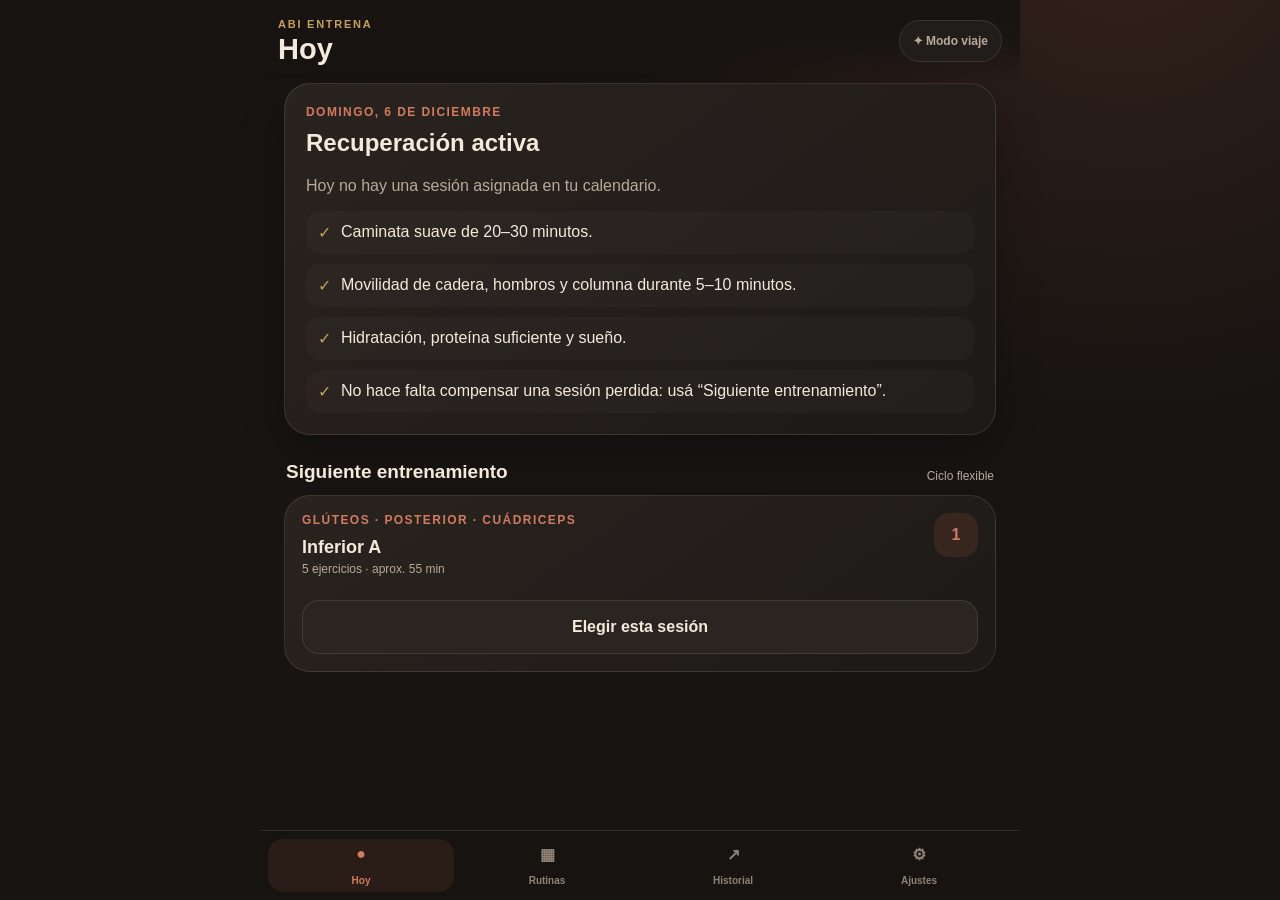
==== index.html @ c9f4187a "Add files via upload" ====
<!doctype html>
<html lang="es">
<head>
  <meta charset="utf-8">
  <meta name="viewport" content="width=device-width, initial-scale=1, viewport-fit=cover">
  <meta name="theme-color" content="#171412">
  <meta name="apple-mobile-web-app-capable" content="yes">
  <meta name="apple-mobile-web-app-status-bar-style" content="black-translucent">
  <meta name="apple-mobile-web-app-title" content="Abi Entrena">
  <meta name="description" content="Rutina de fuerza personal de Abi, con seguimiento de series, descansos e historial.">
  <link rel="manifest" href="./manifest.json">
  <link rel="apple-touch-icon" href="./icons/apple-touch-icon.png">
  <link rel="icon" href="./icons/icon-192.png">
  <link rel="stylesheet" href="./styles.css">
  <title>Abi Entrena</title>
</head>
<body>
  <div id="app">
    <header class="topbar">
      <div>
        <p class="eyebrow">ABI ENTRENA</p>
        <h1 id="page-title">Hoy</h1>
      </div>
      <button id="travel-pill" class="travel-pill" type="button" aria-label="Alternar modo viaje">
        <span>✦</span> Modo viaje
      </button>
    </header>

    <main id="main-content" class="main-content" aria-live="polite"></main>

    <aside id="timer-panel" class="timer-panel hidden" aria-live="assertive">
      <div>
        <p class="timer-label">DESCANSO</p>
        <strong id="timer-value">01:30</strong>
      </div>
      <div class="timer-actions">
        <button id="timer-pause" type="button">Pausar</button>
        <button id="timer-add" type="button">+15 s</button>
        <button id="timer-skip" type="button">Saltar</button>
      </div>
    </aside>

    <nav class="bottom-nav" aria-label="Navegación principal">
      <button class="nav-item active" data-view="today" type="button">
        <span class="nav-icon">●</span><span>Hoy</span>
      </button>
      <button class="nav-item" data-view="routines" type="button">
        <span class="nav-icon">▦</span><span>Rutinas</span>
      </button>
      <button class="nav-item" data-view="history" type="button">
        <span class="nav-icon">↗</span><span>Historial</span>
      </button>
      <button class="nav-item" data-view="settings" type="button">
        <span class="nav-icon">⚙</span><span>Ajustes</span>
      </button>
    </nav>
  </div>

  <input id="import-input" type="file" accept="application/json" hidden>
  <script src="./routine-data.js"></script>
  <script src="./app.js"></script>
</body>
</html>
---- styles.css ----
:root {
  color-scheme: dark;
  --bg: #171412;
  --surface: #211d1a;
  --surface-2: #2b2521;
  --cream: #f4eadb;
  --muted: #b9aa99;
  --terracotta: #b85f45;
  --terracotta-2: #d27b5e;
  --burgundy: #6f2831;
  --gold: #c6a15b;
  --green: #4f765f;
  --danger: #c9534d;
  --line: rgba(244, 234, 219, 0.11);
  --safe-bottom: env(safe-area-inset-bottom, 0px);
  --shadow: 0 16px 45px rgba(0,0,0,.24);
}

* { box-sizing: border-box; }
html { background: var(--bg); }
body {
  margin: 0;
  min-height: 100vh;
  background:
    radial-gradient(circle at 88% -10%, rgba(184,95,69,.18), transparent 34%),
    var(--bg);
  color: var(--cream);
  font-family: -apple-system, BlinkMacSystemFont, "SF Pro Display", "Segoe UI", sans-serif;
  -webkit-font-smoothing: antialiased;
}
button, input, select, textarea { font: inherit; }
button { -webkit-tap-highlight-color: transparent; }
button:focus-visible, input:focus-visible, select:focus-visible {
  outline: 2px solid var(--gold);
  outline-offset: 2px;
}

#app { min-height: 100vh; max-width: 760px; margin: 0 auto; }
.topbar {
  position: sticky;
  top: 0;
  z-index: 20;
  display: flex;
  justify-content: space-between;
  align-items: center;
  padding: calc(18px + env(safe-area-inset-top, 0px)) 18px 14px;
  background: linear-gradient(to bottom, rgba(23,20,18,.98), rgba(23,20,18,.9), transparent);
  backdrop-filter: blur(14px);
}
.eyebrow {
  margin: 0 0 4px;
  color: var(--gold);
  font-size: 11px;
  font-weight: 800;
  letter-spacing: .16em;
}
h1 { margin: 0; font-size: 29px; line-height: 1.05; }
h2, h3, p { margin-top: 0; }
.travel-pill {
  min-height: 42px;
  border: 1px solid var(--line);
  border-radius: 999px;
  padding: 0 13px;
  background: var(--surface);
  color: var(--muted);
  font-size: 12px;
  font-weight: 750;
}
.travel-pill.active {
  background: var(--terracotta);
  border-color: transparent;
  color: white;
}

.main-content {
  padding: 5px 16px calc(112px + var(--safe-bottom));
}
.hero-card, .panel, .routine-card, .history-card, .recovery-card {
  border: 1px solid var(--line);
  border-radius: 26px;
  background: linear-gradient(145deg, rgba(43,37,33,.96), rgba(30,26,23,.98));
  box-shadow: var(--shadow);
}
.hero-card { padding: 22px; overflow: hidden; position: relative; }
.hero-card::after {
  content: "";
  position: absolute;
  width: 180px;
  height: 180px;
  right: -78px;
  top: -82px;
  border: 28px solid rgba(198,161,91,.08);
  border-radius: 50%;
}
.kicker {
  margin: 0 0 10px;
  color: var(--terracotta-2);
  font-size: 12px;
  font-weight: 800;
  letter-spacing: .12em;
  text-transform: uppercase;
}
.hero-title { max-width: 82%; margin-bottom: 8px; font-size: 31px; line-height: 1.02; }
.hero-subtitle { color: var(--muted); line-height: 1.45; }
.hero-meta, .routine-meta, .history-meta {
  display: flex;
  flex-wrap: wrap;
  gap: 8px;
  margin: 16px 0;
}
.chip {
  border: 1px solid var(--line);
  border-radius: 999px;
  padding: 7px 10px;
  color: var(--muted);
  background: rgba(255,255,255,.025);
  font-size: 12px;
  font-weight: 700;
}
.primary-btn, .secondary-btn, .danger-btn {
  width: 100%;
  min-height: 54px;
  border: 0;
  border-radius: 17px;
  padding: 0 18px;
  font-weight: 850;
}
.primary-btn { background: var(--terracotta); color: white; }
.primary-btn:active { transform: scale(.985); }
.secondary-btn {
  background: var(--surface-2);
  border: 1px solid var(--line);
  color: var(--cream);
}
.danger-btn {
  background: rgba(201,83,77,.12);
  border: 1px solid rgba(201,83,77,.35);
  color: #f3aaa6;
}
.inline-actions { display: grid; grid-template-columns: 1fr 1fr; gap: 10px; }
.section-heading {
  display: flex;
  justify-content: space-between;
  align-items: end;
  margin: 26px 2px 12px;
}
.section-heading h2 { margin: 0; font-size: 19px; }
.section-heading span { color: var(--muted); font-size: 12px; }

.routine-list, .history-list { display: grid; gap: 12px; }
.routine-card, .history-card { padding: 17px; box-shadow: none; }
.routine-card button { margin-top: 12px; }
.routine-card-top, .history-card-top {
  display: flex;
  justify-content: space-between;
  gap: 12px;
}
.routine-number {
  display: grid;
  place-items: center;
  flex: 0 0 44px;
  height: 44px;
  border-radius: 15px;
  background: rgba(184,95,69,.15);
  color: var(--terracotta-2);
  font-weight: 900;
}
.routine-card h3, .history-card h3 { margin-bottom: 4px; font-size: 18px; }
.muted { color: var(--muted); }
.small { font-size: 12px; }

.workout-header {
  margin-bottom: 15px;
}
.back-btn {
  border: 0;
  background: none;
  color: var(--muted);
  padding: 8px 0;
  font-weight: 750;
}
.progress-wrap { margin: 14px 0 5px; }
.progress-info {
  display: flex;
  justify-content: space-between;
  margin-bottom: 7px;
  color: var(--muted);
  font-size: 12px;
}
.progress-track {
  height: 8px;
  border-radius: 999px;
  background: var(--surface);
  overflow: hidden;
}
.progress-bar {
  height: 100%;
  background: linear-gradient(90deg, var(--terracotta), var(--gold));
  border-radius: inherit;
  transition: width .25s ease;
}

.exercise-list { display: grid; gap: 13px; }
.exercise-card {
  border: 1px solid var(--line);
  border-radius: 22px;
  padding: 17px;
  background: rgba(33,29,26,.92);
  transition: .2s ease;
}
.exercise-card.complete {
  border-color: rgba(79,118,95,.5);
  background: linear-gradient(145deg, rgba(79,118,95,.27), rgba(33,29,26,.96));
}
.exercise-card h3 { margin: 0; font-size: 18px; line-height: 1.2; }
.exercise-top { display: flex; justify-content: space-between; gap: 10px; }
.exercise-index {
  flex: 0 0 34px;
  height: 34px;
  display: grid;
  place-items: center;
  border-radius: 11px;
  background: rgba(198,161,91,.11);
  color: var(--gold);
  font-size: 13px;
  font-weight: 900;
}
.exercise-heading { flex: 1; }
.exercise-detail { margin: 6px 0 0; color: var(--muted); font-size: 13px; }
.superset-badge, .travel-badge {
  display: inline-flex;
  align-items: center;
  margin-top: 9px;
  border-radius: 999px;
  padding: 5px 8px;
  font-size: 10px;
  font-weight: 850;
  letter-spacing: .05em;
  text-transform: uppercase;
}
.superset-badge { background: rgba(111,40,49,.55); color: #efb2b9; }
.travel-badge { background: rgba(198,161,91,.13); color: var(--gold); }
.last-performance, .suggestion {
  margin: 13px 0 0;
  border-radius: 13px;
  padding: 10px 11px;
  background: rgba(255,255,255,.025);
  color: var(--muted);
  font-size: 12px;
  line-height: 1.4;
}
.suggestion { color: #e7c784; border: 1px solid rgba(198,161,91,.18); }

.set-table {
  display: grid;
  gap: 8px;
  margin-top: 14px;
}
.set-row {
  display: grid;
  grid-template-columns: 34px minmax(0,1fr) minmax(0,1fr) 45px;
  align-items: center;
  gap: 7px;
}
.set-number {
  text-align: center;
  color: var(--muted);
  font-size: 12px;
  font-weight: 850;
}
.field-wrap { position: relative; }
.field-wrap input {
  width: 100%;
  min-height: 43px;
  border: 1px solid var(--line);
  border-radius: 12px;
  padding: 8px 29px 8px 10px;
  background: rgba(0,0,0,.13);
  color: var(--cream);
  font-size: 15px;
}
.field-unit {
  position: absolute;
  right: 9px;
  top: 50%;
  transform: translateY(-50%);
  color: var(--muted);
  font-size: 10px;
}
.set-toggle {
  width: 43px;
  height: 43px;
  border: 1px solid var(--line);
  border-radius: 13px;
  background: var(--surface-2);
  color: var(--muted);
  font-weight: 950;
}
.set-toggle.done {
  background: var(--green);
  border-color: transparent;
  color: white;
}
.finish-wrap { margin-top: 18px; }

.timer-panel {
  position: fixed;
  z-index: 40;
  left: max(12px, calc((100vw - 760px) / 2 + 12px));
  right: max(12px, calc((100vw - 760px) / 2 + 12px));
  bottom: calc(78px + var(--safe-bottom));
  display: flex;
  justify-content: space-between;
  align-items: center;
  gap: 12px;
  border: 1px solid rgba(198,161,91,.3);
  border-radius: 20px;
  padding: 12px 14px;
  background: rgba(30,26,23,.96);
  box-shadow: 0 15px 45px rgba(0,0,0,.45);
  backdrop-filter: blur(16px);
}
.timer-panel.urgent { border-color: var(--danger); background: rgba(91,31,29,.97); }
.timer-panel.hidden { display: none; }
.timer-label { margin: 0; color: var(--gold); font-size: 10px; letter-spacing: .12em; font-weight: 900; }
.timer-panel strong { font-size: 25px; font-variant-numeric: tabular-nums; }
.timer-actions { display: flex; gap: 6px; }
.timer-actions button {
  min-height: 38px;
  border: 1px solid var(--line);
  border-radius: 11px;
  padding: 0 10px;
  background: rgba(255,255,255,.05);
  color: var(--cream);
  font-size: 11px;
  font-weight: 800;
}

.bottom-nav {
  position: fixed;
  z-index: 30;
  left: 50%;
  transform: translateX(-50%);
  bottom: 0;
  width: min(100%, 760px);
  display: grid;
  grid-template-columns: repeat(4,1fr);
  padding: 8px 8px calc(8px + var(--safe-bottom));
  border-top: 1px solid var(--line);
  background: rgba(23,20,18,.94);
  backdrop-filter: blur(18px);
}
.nav-item {
  min-height: 53px;
  border: 0;
  border-radius: 15px;
  background: transparent;
  color: #8f8276;
  display: grid;
  place-items: center;
  gap: 1px;
  font-size: 10px;
  font-weight: 800;
}
.nav-item.active { background: rgba(184,95,69,.12); color: var(--terracotta-2); }
.nav-icon { font-size: 16px; }

.panel { padding: 18px; box-shadow: none; }
.setting-row {
  display: flex;
  justify-content: space-between;
  align-items: center;
  gap: 16px;
  padding: 14px 0;
  border-bottom: 1px solid var(--line);
}
.setting-row:last-child { border-bottom: 0; }
.switch {
  position: relative;
  width: 50px;
  height: 30px;
  flex: 0 0 auto;
}
.switch input { opacity: 0; width: 0; height: 0; }
.slider {
  position: absolute; inset: 0;
  border-radius: 999px;
  background: #4b413a;
  transition: .2s;
}
.slider::after {
  content: "";
  position: absolute;
  width: 24px; height: 24px;
  left: 3px; top: 3px;
  border-radius: 50%;
  background: white;
  transition: .2s;
}
.switch input:checked + .slider { background: var(--terracotta); }
.switch input:checked + .slider::after { transform: translateX(20px); }

.schedule-grid { display: grid; gap: 9px; margin-top: 12px; }
.schedule-row {
  display: grid;
  grid-template-columns: 90px 1fr;
  align-items: center;
  gap: 10px;
}
.schedule-row select {
  width: 100%;
  min-height: 43px;
  border: 1px solid var(--line);
  border-radius: 12px;
  padding: 0 10px;
  background: var(--surface-2);
  color: var(--cream);
}
.recovery-card { padding: 21px; }
.recovery-list { display: grid; gap: 10px; margin: 16px 0 0; }
.recovery-item {
  display: flex;
  gap: 10px;
  align-items: start;
  padding: 12px;
  border-radius: 14px;
  background: rgba(255,255,255,.025);
}
.recovery-item span:first-child { color: var(--gold); }
.empty-state { text-align: center; padding: 40px 20px; color: var(--muted); }
.divider { height: 1px; background: var(--line); margin: 18px 0; }
.note-input {
  width: 100%;
  min-height: 90px;
  resize: vertical;
  border: 1px solid var(--line);
  border-radius: 14px;
  padding: 12px;
  background: rgba(0,0,0,.13);
  color: var(--cream);
}
.toast {
  position: fixed;
  z-index: 100;
  left: 50%;
  transform: translateX(-50%);
  bottom: calc(95px + var(--safe-bottom));
  padding: 11px 14px;
  border-radius: 13px;
  background: var(--cream);
  color: #211d1a;
  font-size: 12px;
  font-weight: 800;
  box-shadow: var(--shadow);
}
@media (min-width: 640px) {
  .main-content { padding-left: 24px; padding-right: 24px; }
  .routine-list { grid-template-columns: 1fr 1fr; }
}
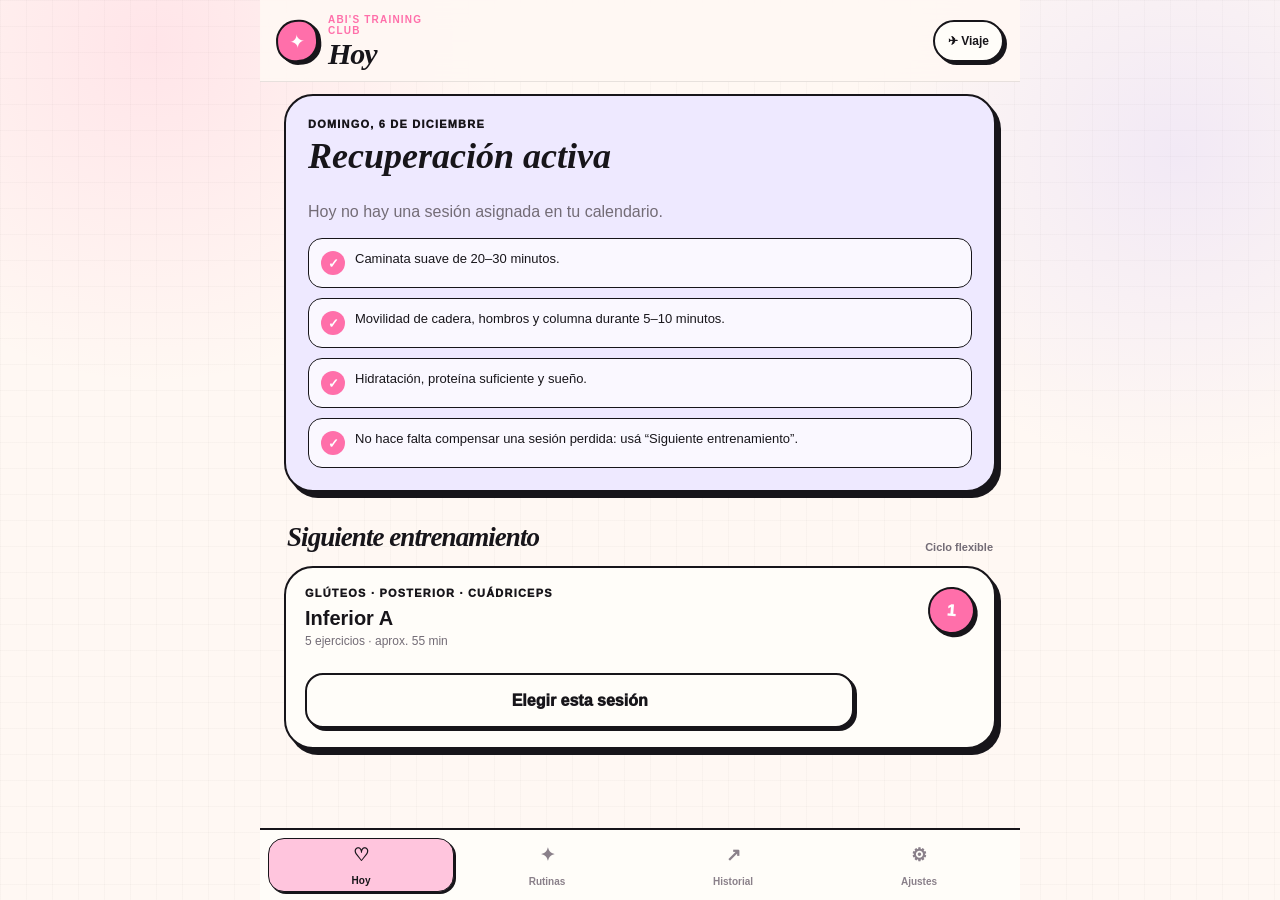
==== commit 041e8300: "Add files via upload" ====
--- a/index.html
+++ b/index.html
@@ -3,9 +3,9 @@
 <head>
   <meta charset="utf-8">
   <meta name="viewport" content="width=device-width, initial-scale=1, viewport-fit=cover">
-  <meta name="theme-color" content="#171412">
+  <meta name="theme-color" content="#fff8f3">
   <meta name="apple-mobile-web-app-capable" content="yes">
-  <meta name="apple-mobile-web-app-status-bar-style" content="black-translucent">
+  <meta name="apple-mobile-web-app-status-bar-style" content="default">
   <meta name="apple-mobile-web-app-title" content="Abi Entrena">
   <meta name="description" content="Rutina de fuerza personal de Abi, con seguimiento de series, descansos e historial.">
   <link rel="manifest" href="./manifest.json">
@@ -17,12 +17,15 @@
 <body>
   <div id="app">
     <header class="topbar">
-      <div>
-        <p class="eyebrow">ABI ENTRENA</p>
-        <h1 id="page-title">Hoy</h1>
+      <div class="brand-lockup">
+        <span class="brand-mark" aria-hidden="true">✦</span>
+        <div>
+          <p class="eyebrow">ABI'S TRAINING CLUB</p>
+          <h1 id="page-title">Hoy</h1>
+        </div>
       </div>
       <button id="travel-pill" class="travel-pill" type="button" aria-label="Alternar modo viaje">
-        <span>✦</span> Modo viaje
+        <span>✈</span> Viaje
       </button>
     </header>
 
@@ -30,7 +33,7 @@
 
     <aside id="timer-panel" class="timer-panel hidden" aria-live="assertive">
       <div>
-        <p class="timer-label">DESCANSO</p>
+        <p class="timer-label">REST BREAK</p>
         <strong id="timer-value">01:30</strong>
       </div>
       <div class="timer-actions">
@@ -42,10 +45,10 @@
 
     <nav class="bottom-nav" aria-label="Navegación principal">
       <button class="nav-item active" data-view="today" type="button">
-        <span class="nav-icon">●</span><span>Hoy</span>
+        <span class="nav-icon">♡</span><span>Hoy</span>
       </button>
       <button class="nav-item" data-view="routines" type="button">
-        <span class="nav-icon">▦</span><span>Rutinas</span>
+        <span class="nav-icon">✦</span><span>Rutinas</span>
       </button>
       <button class="nav-item" data-view="history" type="button">
         <span class="nav-icon">↗</span><span>Historial</span>
--- a/styles.css
+++ b/styles.css
@@ -1,37 +1,48 @@
 :root {
-  color-scheme: dark;
-  --bg: #171412;
-  --surface: #211d1a;
-  --surface-2: #2b2521;
-  --cream: #f4eadb;
-  --muted: #b9aa99;
-  --terracotta: #b85f45;
-  --terracotta-2: #d27b5e;
-  --burgundy: #6f2831;
-  --gold: #c6a15b;
-  --green: #4f765f;
-  --danger: #c9534d;
-  --line: rgba(244, 234, 219, 0.11);
+  color-scheme: light;
+  --paper: #fff8f3;
+  --paper-2: #fffdf9;
+  --ink: #17151a;
+  --muted: #736c76;
+  --hot-pink: #ff6faa;
+  --pink-soft: #ffc5dd;
+  --pink-pale: #ffe8f1;
+  --lilac: #b9a8ff;
+  --lilac-pale: #eee9ff;
+  --butter: #f3ef73;
+  --mint: #bcebd2;
+  --sky: #a8e4ec;
+  --danger: #e4485f;
+  --line: #211e24;
+  --line-soft: rgba(23, 21, 26, .14);
+  --shadow: 5px 6px 0 #17151a;
+  --soft-shadow: 0 13px 35px rgba(65, 40, 55, .11);
   --safe-bottom: env(safe-area-inset-bottom, 0px);
-  --shadow: 0 16px 45px rgba(0,0,0,.24);
+  --display: ui-serif, "New York", Georgia, serif;
+  --rounded: ui-rounded, "SF Pro Rounded", "Arial Rounded MT Bold", -apple-system, BlinkMacSystemFont, sans-serif;
+  --body: -apple-system, BlinkMacSystemFont, "SF Pro Text", "Segoe UI", sans-serif;
 }
 
 * { box-sizing: border-box; }
-html { background: var(--bg); }
+html { background: var(--paper); }
 body {
   margin: 0;
   min-height: 100vh;
+  color: var(--ink);
+  font-family: var(--body);
+  -webkit-font-smoothing: antialiased;
   background:
-    radial-gradient(circle at 88% -10%, rgba(184,95,69,.18), transparent 34%),
-    var(--bg);
-  color: var(--cream);
-  font-family: -apple-system, BlinkMacSystemFont, "SF Pro Display", "Segoe UI", sans-serif;
-  -webkit-font-smoothing: antialiased;
+    radial-gradient(circle at 12% 5%, rgba(255,111,170,.14), transparent 24%),
+    radial-gradient(circle at 92% 17%, rgba(185,168,255,.19), transparent 23%),
+    linear-gradient(rgba(23,21,26,.025) 1px, transparent 1px),
+    linear-gradient(90deg, rgba(23,21,26,.025) 1px, transparent 1px),
+    var(--paper);
+  background-size: auto, auto, 26px 26px, 26px 26px, auto;
 }
 button, input, select, textarea { font: inherit; }
-button { -webkit-tap-highlight-color: transparent; }
-button:focus-visible, input:focus-visible, select:focus-visible {
-  outline: 2px solid var(--gold);
+button { cursor: pointer; -webkit-tap-highlight-color: transparent; }
+button:focus-visible, input:focus-visible, select:focus-visible, textarea:focus-visible {
+  outline: 3px solid var(--lilac);
   outline-offset: 2px;
 }
 
@@ -43,113 +54,218 @@
   display: flex;
   justify-content: space-between;
   align-items: center;
-  padding: calc(18px + env(safe-area-inset-top, 0px)) 18px 14px;
-  background: linear-gradient(to bottom, rgba(23,20,18,.98), rgba(23,20,18,.9), transparent);
-  backdrop-filter: blur(14px);
+  gap: 12px;
+  padding: calc(14px + env(safe-area-inset-top, 0px)) 16px 13px;
+  background: rgba(255,248,243,.91);
+  border-bottom: 1.5px solid rgba(23,21,26,.1);
+  backdrop-filter: blur(18px);
+}
+.brand-lockup { display: flex; align-items: center; gap: 10px; min-width: 0; }
+.brand-mark {
+  display: grid;
+  place-items: center;
+  flex: 0 0 42px;
+  height: 42px;
+  border: 2px solid var(--ink);
+  border-radius: 50% 42% 48% 44%;
+  background: var(--hot-pink);
+  box-shadow: 3px 3px 0 var(--ink);
+  color: white;
+  font-size: 19px;
+  transform: rotate(-6deg);
 }
 .eyebrow {
-  margin: 0 0 4px;
-  color: var(--gold);
-  font-size: 11px;
-  font-weight: 800;
-  letter-spacing: .16em;
-}
-h1 { margin: 0; font-size: 29px; line-height: 1.05; }
+  margin: 0 0 3px;
+  color: var(--hot-pink);
+  font-family: var(--rounded);
+  font-size: 10px;
+  font-weight: 900;
+  letter-spacing: .12em;
+}
+h1 {
+  margin: 0;
+  font-family: var(--display);
+  font-size: 30px;
+  font-style: italic;
+  line-height: .98;
+  letter-spacing: -.035em;
+}
 h2, h3, p { margin-top: 0; }
 .travel-pill {
   min-height: 42px;
-  border: 1px solid var(--line);
+  border: 2px solid var(--ink);
   border-radius: 999px;
   padding: 0 13px;
-  background: var(--surface);
-  color: var(--muted);
+  background: var(--paper-2);
+  box-shadow: 3px 3px 0 var(--ink);
+  color: var(--ink);
+  font-family: var(--rounded);
   font-size: 12px;
-  font-weight: 750;
-}
-.travel-pill.active {
-  background: var(--terracotta);
-  border-color: transparent;
-  color: white;
-}
-
-.main-content {
-  padding: 5px 16px calc(112px + var(--safe-bottom));
-}
+  font-weight: 900;
+}
+.travel-pill:active { transform: translate(2px,2px); box-shadow: 1px 1px 0 var(--ink); }
+.travel-pill.active { background: var(--lilac); }
+
+.main-content { padding: 12px 16px calc(116px + var(--safe-bottom)); }
 .hero-card, .panel, .routine-card, .history-card, .recovery-card {
-  border: 1px solid var(--line);
-  border-radius: 26px;
-  background: linear-gradient(145deg, rgba(43,37,33,.96), rgba(30,26,23,.98));
+  border: 2px solid var(--ink);
+  border-radius: 29px;
+  background: var(--paper-2);
   box-shadow: var(--shadow);
 }
-.hero-card { padding: 22px; overflow: hidden; position: relative; }
+.hero-card {
+  position: relative;
+  min-height: 300px;
+  padding: 25px 22px 22px;
+  overflow: hidden;
+  background:
+    linear-gradient(135deg, rgba(255,255,255,.18), transparent 45%),
+    var(--pink-soft);
+}
+.hero-card::before {
+  content: "";
+  position: absolute;
+  width: 146px;
+  height: 146px;
+  right: -12px;
+  top: 4px;
+  background: url("./assets/sticker-dumbbell.svg") center / contain no-repeat;
+  transform: rotate(10deg);
+  filter: drop-shadow(3px 4px 0 rgba(23,21,26,.22));
+  pointer-events: none;
+}
 .hero-card::after {
   content: "";
   position: absolute;
-  width: 180px;
-  height: 180px;
-  right: -78px;
-  top: -82px;
-  border: 28px solid rgba(198,161,91,.08);
-  border-radius: 50%;
-}
+  width: 82px;
+  height: 82px;
+  right: 95px;
+  top: 112px;
+  background: url("./assets/sticker-star.svg") center / contain no-repeat;
+  transform: rotate(-12deg);
+  pointer-events: none;
+}
+.hero-card > * { position: relative; z-index: 1; }
+.hero-card .primary-btn { max-width: 360px; }
 .kicker {
-  margin: 0 0 10px;
-  color: var(--terracotta-2);
-  font-size: 12px;
-  font-weight: 800;
-  letter-spacing: .12em;
+  margin: 0 0 9px;
+  color: var(--ink);
+  font-family: var(--rounded);
+  font-size: 11px;
+  font-weight: 950;
+  letter-spacing: .11em;
   text-transform: uppercase;
 }
-.hero-title { max-width: 82%; margin-bottom: 8px; font-size: 31px; line-height: 1.02; }
-.hero-subtitle { color: var(--muted); line-height: 1.45; }
+.hero-title {
+  max-width: 68%;
+  margin-bottom: 9px;
+  font-family: var(--display);
+  font-size: clamp(38px, 11vw, 56px);
+  font-style: italic;
+  line-height: .92;
+  letter-spacing: -.055em;
+}
+.hero-subtitle {
+  max-width: 62%;
+  color: #4f4750;
+  line-height: 1.45;
+  font-weight: 650;
+}
 .hero-meta, .routine-meta, .history-meta {
   display: flex;
   flex-wrap: wrap;
   gap: 8px;
-  margin: 16px 0;
+  margin: 17px 0;
 }
 .chip {
-  border: 1px solid var(--line);
+  border: 1.7px solid var(--ink);
   border-radius: 999px;
   padding: 7px 10px;
-  color: var(--muted);
-  background: rgba(255,255,255,.025);
-  font-size: 12px;
-  font-weight: 700;
+  background: rgba(255,255,255,.72);
+  color: var(--ink);
+  font-family: var(--rounded);
+  font-size: 11px;
+  font-weight: 850;
 }
 .primary-btn, .secondary-btn, .danger-btn {
   width: 100%;
-  min-height: 54px;
-  border: 0;
-  border-radius: 17px;
+  min-height: 55px;
+  border: 2px solid var(--ink);
+  border-radius: 18px;
   padding: 0 18px;
-  font-weight: 850;
-}
-.primary-btn { background: var(--terracotta); color: white; }
-.primary-btn:active { transform: scale(.985); }
+  font-family: var(--rounded);
+  font-weight: 950;
+}
+.primary-btn {
+  background: var(--ink);
+  box-shadow: 4px 4px 0 var(--hot-pink);
+  color: white;
+}
+.primary-btn:active, .secondary-btn:active, .danger-btn:active {
+  transform: translate(2px,2px);
+  box-shadow: 1px 1px 0 var(--ink);
+}
 .secondary-btn {
-  background: var(--surface-2);
-  border: 1px solid var(--line);
-  color: var(--cream);
+  background: var(--paper-2);
+  box-shadow: 3px 3px 0 var(--ink);
+  color: var(--ink);
 }
 .danger-btn {
-  background: rgba(201,83,77,.12);
-  border: 1px solid rgba(201,83,77,.35);
-  color: #f3aaa6;
+  background: #ffdbe1;
+  box-shadow: 3px 3px 0 var(--danger);
+  color: var(--ink);
 }
 .inline-actions { display: grid; grid-template-columns: 1fr 1fr; gap: 10px; }
 .section-heading {
   display: flex;
   justify-content: space-between;
   align-items: end;
-  margin: 26px 2px 12px;
-}
-.section-heading h2 { margin: 0; font-size: 19px; }
-.section-heading span { color: var(--muted); font-size: 12px; }
-
-.routine-list, .history-list { display: grid; gap: 12px; }
-.routine-card, .history-card { padding: 17px; box-shadow: none; }
-.routine-card button { margin-top: 12px; }
+  margin: 30px 3px 13px;
+}
+.section-heading h2 {
+  margin: 0;
+  font-family: var(--display);
+  font-size: 27px;
+  font-style: italic;
+  letter-spacing: -.035em;
+}
+.section-heading span {
+  color: var(--muted);
+  font-family: var(--rounded);
+  font-size: 11px;
+  font-weight: 800;
+}
+
+.routine-list, .history-list { display: grid; gap: 15px; }
+.routine-card, .history-card {
+  position: relative;
+  padding: 19px;
+  overflow: hidden;
+  box-shadow: var(--shadow);
+}
+.routine-list .routine-card:nth-child(4n+1) { background: var(--lilac-pale); }
+.routine-list .routine-card:nth-child(4n+2) { background: var(--pink-pale); }
+.routine-list .routine-card:nth-child(4n+3) { background: #fffbd1; }
+.routine-list .routine-card:nth-child(4n+4) { background: #e7fbff; }
+.routine-card::after {
+  content: "";
+  position: absolute;
+  right: -17px;
+  bottom: -18px;
+  width: 88px;
+  height: 88px;
+  background: url("./assets/sticker-lightning.svg") center / contain no-repeat;
+  opacity: .82;
+  transform: rotate(8deg);
+  pointer-events: none;
+}
+.routine-list .routine-card:nth-child(even)::after {
+  background-image: url("./assets/sticker-cherry.svg");
+  width: 92px;
+  height: 92px;
+}
+.routine-card > *, .history-card > * { position: relative; z-index: 1; }
+.routine-card button { margin-top: 13px; max-width: 82%; }
 .routine-card-top, .history-card-top {
   display: flex;
   justify-content: space-between;
@@ -158,126 +274,158 @@
 .routine-number {
   display: grid;
   place-items: center;
-  flex: 0 0 44px;
-  height: 44px;
-  border-radius: 15px;
-  background: rgba(184,95,69,.15);
-  color: var(--terracotta-2);
-  font-weight: 900;
-}
-.routine-card h3, .history-card h3 { margin-bottom: 4px; font-size: 18px; }
+  flex: 0 0 47px;
+  height: 47px;
+  border: 2px solid var(--ink);
+  border-radius: 50%;
+  background: var(--hot-pink);
+  box-shadow: 3px 3px 0 var(--ink);
+  color: white;
+  font-family: var(--rounded);
+  font-weight: 950;
+  transform: rotate(5deg);
+}
+.routine-card h3, .history-card h3 {
+  margin-bottom: 4px;
+  font-family: var(--rounded);
+  font-size: 20px;
+  line-height: 1.08;
+}
 .muted { color: var(--muted); }
 .small { font-size: 12px; }
 
 .workout-header {
   margin-bottom: 15px;
+  padding: 15px 16px;
+  border: 2px solid var(--ink);
+  border-radius: 22px;
+  background: var(--paper-2);
+  box-shadow: 3px 4px 0 var(--ink);
 }
 .back-btn {
   border: 0;
   background: none;
-  color: var(--muted);
-  padding: 8px 0;
-  font-weight: 750;
-}
-.progress-wrap { margin: 14px 0 5px; }
+  color: var(--hot-pink);
+  padding: 5px 0 9px;
+  font-family: var(--rounded);
+  font-weight: 900;
+}
+.progress-wrap { margin: 13px 0 3px; }
 .progress-info {
   display: flex;
   justify-content: space-between;
   margin-bottom: 7px;
   color: var(--muted);
-  font-size: 12px;
+  font-family: var(--rounded);
+  font-size: 11px;
+  font-weight: 800;
 }
 .progress-track {
-  height: 8px;
+  height: 11px;
+  border: 2px solid var(--ink);
   border-radius: 999px;
-  background: var(--surface);
+  background: white;
   overflow: hidden;
 }
 .progress-bar {
   height: 100%;
-  background: linear-gradient(90deg, var(--terracotta), var(--gold));
+  background: linear-gradient(90deg, var(--hot-pink), var(--lilac));
   border-radius: inherit;
   transition: width .25s ease;
 }
 
-.exercise-list { display: grid; gap: 13px; }
+.exercise-list { display: grid; gap: 14px; }
 .exercise-card {
-  border: 1px solid var(--line);
-  border-radius: 22px;
+  border: 2px solid var(--ink);
+  border-radius: 23px;
   padding: 17px;
-  background: rgba(33,29,26,.92);
+  background: rgba(255,253,249,.97);
+  box-shadow: 3px 4px 0 rgba(23,21,26,.98);
   transition: .2s ease;
 }
 .exercise-card.complete {
-  border-color: rgba(79,118,95,.5);
-  background: linear-gradient(145deg, rgba(79,118,95,.27), rgba(33,29,26,.96));
-}
-.exercise-card h3 { margin: 0; font-size: 18px; line-height: 1.2; }
+  background: #ddf8e8;
+  box-shadow: 3px 4px 0 #4d946c;
+}
+.exercise-card h3 {
+  margin: 0;
+  font-family: var(--rounded);
+  font-size: 19px;
+  line-height: 1.16;
+}
 .exercise-top { display: flex; justify-content: space-between; gap: 10px; }
 .exercise-index {
-  flex: 0 0 34px;
-  height: 34px;
+  flex: 0 0 37px;
+  height: 37px;
   display: grid;
   place-items: center;
-  border-radius: 11px;
-  background: rgba(198,161,91,.11);
-  color: var(--gold);
+  border: 2px solid var(--ink);
+  border-radius: 50%;
+  background: var(--pink-soft);
+  color: var(--ink);
+  font-family: var(--rounded);
   font-size: 13px;
-  font-weight: 900;
+  font-weight: 950;
 }
 .exercise-heading { flex: 1; }
-.exercise-detail { margin: 6px 0 0; color: var(--muted); font-size: 13px; }
+.exercise-detail {
+  margin: 6px 0 0;
+  color: var(--muted);
+  font-size: 13px;
+  font-weight: 620;
+}
 .superset-badge, .travel-badge {
   display: inline-flex;
   align-items: center;
   margin-top: 9px;
+  border: 1.7px solid var(--ink);
   border-radius: 999px;
   padding: 5px 8px;
+  font-family: var(--rounded);
   font-size: 10px;
-  font-weight: 850;
-  letter-spacing: .05em;
+  font-weight: 900;
+  letter-spacing: .04em;
   text-transform: uppercase;
 }
-.superset-badge { background: rgba(111,40,49,.55); color: #efb2b9; }
-.travel-badge { background: rgba(198,161,91,.13); color: var(--gold); }
+.superset-badge { background: var(--lilac); }
+.travel-badge { background: var(--butter); }
 .last-performance, .suggestion {
   margin: 13px 0 0;
-  border-radius: 13px;
+  border: 1.5px solid var(--line-soft);
+  border-radius: 14px;
   padding: 10px 11px;
-  background: rgba(255,255,255,.025);
+  background: #faf6f2;
   color: var(--muted);
   font-size: 12px;
   line-height: 1.4;
 }
-.suggestion { color: #e7c784; border: 1px solid rgba(198,161,91,.18); }
-
-.set-table {
-  display: grid;
-  gap: 8px;
-  margin-top: 14px;
-}
+.suggestion { border: 1.7px dashed var(--hot-pink); background: var(--pink-pale); color: #5b3e4b; }
+
+.set-table { display: grid; gap: 9px; margin-top: 14px; }
 .set-row {
   display: grid;
-  grid-template-columns: 34px minmax(0,1fr) minmax(0,1fr) 45px;
+  grid-template-columns: 34px minmax(0,1fr) minmax(0,1fr) 46px;
   align-items: center;
   gap: 7px;
 }
 .set-number {
   text-align: center;
   color: var(--muted);
+  font-family: var(--rounded);
   font-size: 12px;
-  font-weight: 850;
+  font-weight: 900;
 }
 .field-wrap { position: relative; }
 .field-wrap input {
   width: 100%;
-  min-height: 43px;
-  border: 1px solid var(--line);
-  border-radius: 12px;
+  min-height: 46px;
+  border: 1.8px solid var(--ink);
+  border-radius: 14px;
   padding: 8px 29px 8px 10px;
-  background: rgba(0,0,0,.13);
-  color: var(--cream);
-  font-size: 15px;
+  background: white;
+  color: var(--ink);
+  font-size: 16px;
+  font-weight: 750;
 }
 .field-unit {
   position: absolute;
@@ -286,54 +434,62 @@
   transform: translateY(-50%);
   color: var(--muted);
   font-size: 10px;
+  font-weight: 800;
 }
 .set-toggle {
-  width: 43px;
-  height: 43px;
-  border: 1px solid var(--line);
-  border-radius: 13px;
-  background: var(--surface-2);
-  color: var(--muted);
+  width: 45px;
+  height: 45px;
+  border: 2px solid var(--ink);
+  border-radius: 50%;
+  background: white;
+  color: var(--ink);
+  font-family: var(--rounded);
+  font-size: 18px;
   font-weight: 950;
-}
-.set-toggle.done {
-  background: var(--green);
-  border-color: transparent;
-  color: white;
-}
-.finish-wrap { margin-top: 18px; }
+  box-shadow: 2px 2px 0 var(--ink);
+}
+.set-toggle.done { background: var(--hot-pink); color: white; }
+.finish-wrap { margin-top: 19px; }
 
 .timer-panel {
   position: fixed;
   z-index: 40;
   left: max(12px, calc((100vw - 760px) / 2 + 12px));
   right: max(12px, calc((100vw - 760px) / 2 + 12px));
-  bottom: calc(78px + var(--safe-bottom));
+  bottom: calc(80px + var(--safe-bottom));
   display: flex;
   justify-content: space-between;
   align-items: center;
-  gap: 12px;
-  border: 1px solid rgba(198,161,91,.3);
-  border-radius: 20px;
+  gap: 11px;
+  border: 2px solid var(--ink);
+  border-radius: 22px;
   padding: 12px 14px;
-  background: rgba(30,26,23,.96);
-  box-shadow: 0 15px 45px rgba(0,0,0,.45);
-  backdrop-filter: blur(16px);
-}
-.timer-panel.urgent { border-color: var(--danger); background: rgba(91,31,29,.97); }
+  background: var(--ink);
+  box-shadow: 4px 5px 0 var(--hot-pink);
+  color: white;
+}
+.timer-panel.urgent { background: var(--hot-pink); box-shadow: 4px 5px 0 var(--butter); }
 .timer-panel.hidden { display: none; }
-.timer-label { margin: 0; color: var(--gold); font-size: 10px; letter-spacing: .12em; font-weight: 900; }
-.timer-panel strong { font-size: 25px; font-variant-numeric: tabular-nums; }
+.timer-label {
+  margin: 0;
+  color: var(--pink-soft);
+  font-family: var(--rounded);
+  font-size: 10px;
+  letter-spacing: .11em;
+  font-weight: 950;
+}
+.timer-panel.urgent .timer-label { color: white; }
+.timer-panel strong { font-size: 27px; font-variant-numeric: tabular-nums; }
 .timer-actions { display: flex; gap: 6px; }
 .timer-actions button {
   min-height: 38px;
-  border: 1px solid var(--line);
+  border: 1.5px solid white;
   border-radius: 11px;
-  padding: 0 10px;
-  background: rgba(255,255,255,.05);
-  color: var(--cream);
+  padding: 0 9px;
+  background: transparent;
+  color: white;
   font-size: 11px;
-  font-weight: 800;
+  font-weight: 850;
 }
 
 .bottom-nav {
@@ -346,114 +502,190 @@
   display: grid;
   grid-template-columns: repeat(4,1fr);
   padding: 8px 8px calc(8px + var(--safe-bottom));
-  border-top: 1px solid var(--line);
-  background: rgba(23,20,18,.94);
+  border-top: 2px solid var(--ink);
+  background: rgba(255,253,249,.95);
   backdrop-filter: blur(18px);
 }
 .nav-item {
-  min-height: 53px;
+  min-height: 54px;
   border: 0;
-  border-radius: 15px;
+  border-radius: 16px;
   background: transparent;
-  color: #8f8276;
+  color: #8a808a;
   display: grid;
   place-items: center;
   gap: 1px;
+  font-family: var(--rounded);
   font-size: 10px;
-  font-weight: 800;
-}
-.nav-item.active { background: rgba(184,95,69,.12); color: var(--terracotta-2); }
-.nav-icon { font-size: 16px; }
-
-.panel { padding: 18px; box-shadow: none; }
+  font-weight: 900;
+}
+.nav-item.active {
+  border: 1.7px solid var(--ink);
+  background: var(--pink-soft);
+  box-shadow: 2px 2px 0 var(--ink);
+  color: var(--ink);
+}
+.nav-icon { font-size: 18px; }
+
+.panel {
+  padding: 19px;
+  background: var(--paper-2);
+  box-shadow: var(--shadow);
+}
 .setting-row {
   display: flex;
   justify-content: space-between;
   align-items: center;
   gap: 16px;
   padding: 14px 0;
-  border-bottom: 1px solid var(--line);
+  border-bottom: 1.5px dashed rgba(23,21,26,.2);
 }
 .setting-row:last-child { border-bottom: 0; }
-.switch {
-  position: relative;
-  width: 50px;
-  height: 30px;
-  flex: 0 0 auto;
-}
+.switch { position: relative; width: 52px; height: 31px; flex: 0 0 auto; }
 .switch input { opacity: 0; width: 0; height: 0; }
 .slider {
-  position: absolute; inset: 0;
+  position: absolute;
+  inset: 0;
+  border: 2px solid var(--ink);
   border-radius: 999px;
-  background: #4b413a;
+  background: white;
   transition: .2s;
 }
 .slider::after {
   content: "";
   position: absolute;
-  width: 24px; height: 24px;
-  left: 3px; top: 3px;
+  width: 23px;
+  height: 23px;
+  left: 2px;
+  top: 2px;
+  border: 1.5px solid var(--ink);
   border-radius: 50%;
-  background: white;
+  background: var(--pink-soft);
   transition: .2s;
 }
-.switch input:checked + .slider { background: var(--terracotta); }
-.switch input:checked + .slider::after { transform: translateX(20px); }
-
-.schedule-grid { display: grid; gap: 9px; margin-top: 12px; }
+.switch input:checked + .slider { background: var(--lilac); }
+.switch input:checked + .slider::after { transform: translateX(21px); background: var(--hot-pink); }
+
+.schedule-grid { display: grid; gap: 10px; margin-top: 12px; }
 .schedule-row {
   display: grid;
   grid-template-columns: 90px 1fr;
   align-items: center;
   gap: 10px;
+  font-family: var(--rounded);
+  font-weight: 850;
 }
 .schedule-row select {
   width: 100%;
-  min-height: 43px;
-  border: 1px solid var(--line);
-  border-radius: 12px;
+  min-height: 44px;
+  border: 1.8px solid var(--ink);
+  border-radius: 13px;
   padding: 0 10px;
-  background: var(--surface-2);
-  color: var(--cream);
-}
-.recovery-card { padding: 21px; }
-.recovery-list { display: grid; gap: 10px; margin: 16px 0 0; }
+  background: white;
+  color: var(--ink);
+}
+.recovery-card {
+  position: relative;
+  padding: 22px;
+  overflow: hidden;
+  background: var(--lilac-pale);
+  box-shadow: var(--shadow);
+}
+.recovery-card::after {
+  content: "";
+  position: absolute;
+  right: -8px;
+  top: -5px;
+  width: 104px;
+  height: 104px;
+  background: url("./assets/sticker-cherry.svg") center / contain no-repeat;
+  transform: rotate(8deg);
+  pointer-events: none;
+}
+.recovery-card > * { position: relative; z-index: 1; }
+.recovery-card h2 {
+  max-width: 70%;
+  font-family: var(--display);
+  font-size: 36px;
+  font-style: italic;
+  line-height: .95;
+}
+.recovery-list { display: grid; gap: 10px; margin: 17px 0 0; }
 .recovery-item {
   display: flex;
   gap: 10px;
   align-items: start;
   padding: 12px;
+  border: 1.5px solid var(--ink);
   border-radius: 14px;
-  background: rgba(255,255,255,.025);
-}
-.recovery-item span:first-child { color: var(--gold); }
-.empty-state { text-align: center; padding: 40px 20px; color: var(--muted); }
-.divider { height: 1px; background: var(--line); margin: 18px 0; }
+  background: rgba(255,255,255,.7);
+  font-size: 13px;
+}
+.recovery-item span:first-child {
+  display: grid;
+  place-items: center;
+  flex: 0 0 24px;
+  height: 24px;
+  border-radius: 50%;
+  background: var(--hot-pink);
+  color: white;
+  font-weight: 950;
+}
+.history-card:nth-child(3n+1) { background: var(--pink-pale); }
+.history-card:nth-child(3n+2) { background: var(--lilac-pale); }
+.history-card:nth-child(3n+3) { background: #fffbd1; }
+.empty-state {
+  text-align: center;
+  padding: 42px 20px;
+  color: var(--muted);
+  font-family: var(--rounded);
+}
+.divider { height: 1.5px; background: var(--line-soft); margin: 18px 0; }
 .note-input {
   width: 100%;
-  min-height: 90px;
+  min-height: 92px;
   resize: vertical;
-  border: 1px solid var(--line);
-  border-radius: 14px;
+  border: 1.8px solid var(--ink);
+  border-radius: 15px;
   padding: 12px;
-  background: rgba(0,0,0,.13);
-  color: var(--cream);
+  background: white;
+  color: var(--ink);
 }
 .toast {
   position: fixed;
   z-index: 100;
   left: 50%;
   transform: translateX(-50%);
-  bottom: calc(95px + var(--safe-bottom));
-  padding: 11px 14px;
-  border-radius: 13px;
-  background: var(--cream);
-  color: #211d1a;
+  bottom: calc(96px + var(--safe-bottom));
+  padding: 12px 15px;
+  border: 2px solid var(--ink);
+  border-radius: 14px;
+  background: var(--butter);
+  box-shadow: 3px 3px 0 var(--ink);
+  color: var(--ink);
+  font-family: var(--rounded);
   font-size: 12px;
-  font-weight: 800;
-  box-shadow: var(--shadow);
+  font-weight: 900;
+}
+code {
+  padding: 2px 5px;
+  border: 1px solid var(--line-soft);
+  border-radius: 6px;
+  background: var(--pink-pale);
+  color: var(--ink);
+}
+@media (max-width: 390px) {
+  .hero-card { min-height: 315px; }
+  .hero-title { max-width: 66%; font-size: 39px; }
+  .hero-subtitle { max-width: 67%; font-size: 14px; }
+  .hero-card::before { width: 125px; height: 125px; right: -7px; }
+  .hero-card::after { right: 72px; top: 113px; }
+  .timer-actions button { padding: 0 7px; }
 }
 @media (min-width: 640px) {
   .main-content { padding-left: 24px; padding-right: 24px; }
   .routine-list { grid-template-columns: 1fr 1fr; }
 }
+@media (prefers-reduced-motion: reduce) {
+  *, *::before, *::after { scroll-behavior: auto !important; transition: none !important; }
+}
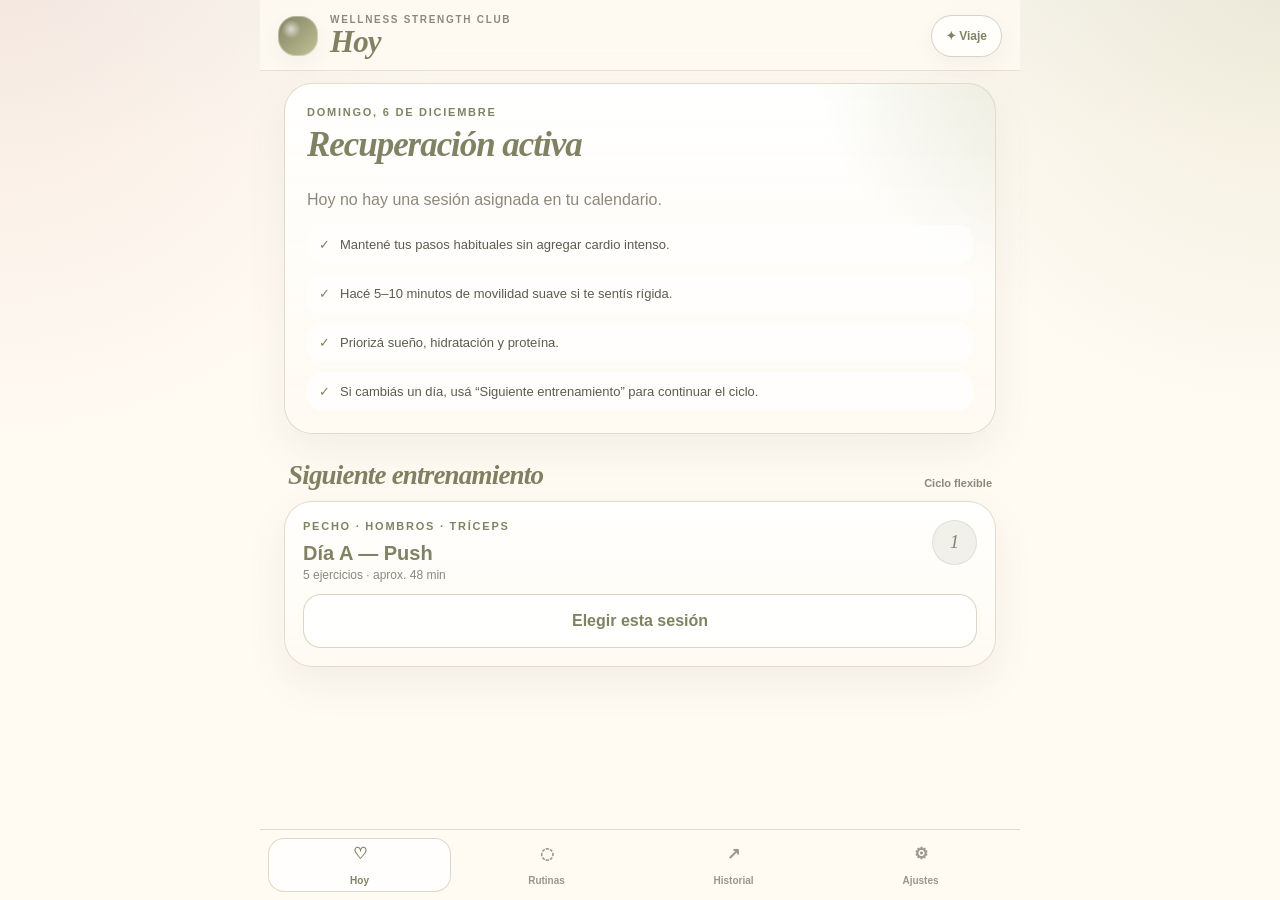
==== commit ac3c271f: "Add files via upload" ====
--- a/index.html
+++ b/index.html
@@ -3,7 +3,7 @@
 <head>
   <meta charset="utf-8">
   <meta name="viewport" content="width=device-width, initial-scale=1, viewport-fit=cover">
-  <meta name="theme-color" content="#fff8f3">
+  <meta name="theme-color" content="#FFFAF2">
   <meta name="apple-mobile-web-app-capable" content="yes">
   <meta name="apple-mobile-web-app-status-bar-style" content="default">
   <meta name="apple-mobile-web-app-title" content="Abi Entrena">
@@ -18,14 +18,14 @@
   <div id="app">
     <header class="topbar">
       <div class="brand-lockup">
-        <span class="brand-mark" aria-hidden="true">✦</span>
+        <div class="brand-mark" aria-hidden="true"></div>
         <div>
-          <p class="eyebrow">ABI'S TRAINING CLUB</p>
+          <p class="eyebrow">WELLNESS STRENGTH CLUB</p>
           <h1 id="page-title">Hoy</h1>
         </div>
       </div>
       <button id="travel-pill" class="travel-pill" type="button" aria-label="Alternar modo viaje">
-        <span>✈</span> Viaje
+        <span>✦</span> Viaje
       </button>
     </header>
 
@@ -48,7 +48,7 @@
         <span class="nav-icon">♡</span><span>Hoy</span>
       </button>
       <button class="nav-item" data-view="routines" type="button">
-        <span class="nav-icon">✦</span><span>Rutinas</span>
+        <span class="nav-icon">◌</span><span>Rutinas</span>
       </button>
       <button class="nav-item" data-view="history" type="button">
         <span class="nav-icon">↗</span><span>Historial</span>
--- a/styles.css
+++ b/styles.css
@@ -1,48 +1,46 @@
 :root {
   color-scheme: light;
-  --paper: #fff8f3;
-  --paper-2: #fffdf9;
-  --ink: #17151a;
-  --muted: #736c76;
-  --hot-pink: #ff6faa;
-  --pink-soft: #ffc5dd;
-  --pink-pale: #ffe8f1;
-  --lilac: #b9a8ff;
-  --lilac-pale: #eee9ff;
-  --butter: #f3ef73;
-  --mint: #bcebd2;
-  --sky: #a8e4ec;
-  --danger: #e4485f;
-  --line: #211e24;
-  --line-soft: rgba(23, 21, 26, .14);
-  --shadow: 5px 6px 0 #17151a;
-  --soft-shadow: 0 13px 35px rgba(65, 40, 55, .11);
+  --c-sage: #818263;
+  --c-avocado: #C2C395;
+  --c-blush: #DDBAAE;
+  --c-peach: #EFD7CF;
+  --c-oat: #DCD4C1;
+  --c-honey: #EEEAD4;
+  --c-coconut: #FFFAF2;
+  --c-ink: #5d5b4f;
+  --c-ink-soft: #8d887c;
+  --c-line: rgba(129,130,99,.22);
+  --c-line-strong: rgba(129,130,99,.34);
+  --c-card: rgba(255, 250, 242, .86);
+  --c-white: rgba(255,255,255,.72);
+  --shadow-soft: 0 16px 40px rgba(103, 98, 83, .08);
+  --shadow-sm: 0 8px 20px rgba(103, 98, 83, .06);
+  --radius-lg: 28px;
+  --radius-md: 20px;
+  --radius-sm: 15px;
   --safe-bottom: env(safe-area-inset-bottom, 0px);
   --display: ui-serif, "New York", Georgia, serif;
-  --rounded: ui-rounded, "SF Pro Rounded", "Arial Rounded MT Bold", -apple-system, BlinkMacSystemFont, sans-serif;
+  --rounded: -apple-system, BlinkMacSystemFont, "SF Pro Display", "Segoe UI", sans-serif;
   --body: -apple-system, BlinkMacSystemFont, "SF Pro Text", "Segoe UI", sans-serif;
 }
 
 * { box-sizing: border-box; }
-html { background: var(--paper); }
+html { background: var(--c-coconut); }
 body {
   margin: 0;
   min-height: 100vh;
-  color: var(--ink);
+  color: var(--c-ink);
   font-family: var(--body);
   -webkit-font-smoothing: antialiased;
   background:
-    radial-gradient(circle at 12% 5%, rgba(255,111,170,.14), transparent 24%),
-    radial-gradient(circle at 92% 17%, rgba(185,168,255,.19), transparent 23%),
-    linear-gradient(rgba(23,21,26,.025) 1px, transparent 1px),
-    linear-gradient(90deg, rgba(23,21,26,.025) 1px, transparent 1px),
-    var(--paper);
-  background-size: auto, auto, 26px 26px, 26px 26px, auto;
+    radial-gradient(circle at top left, rgba(239,215,207,.45), transparent 28%),
+    radial-gradient(circle at top right, rgba(194,195,149,.24), transparent 26%),
+    linear-gradient(180deg, #f8f5ee 0%, #fffaf2 16%, #fffaf2 100%);
 }
 button, input, select, textarea { font: inherit; }
 button { cursor: pointer; -webkit-tap-highlight-color: transparent; }
 button:focus-visible, input:focus-visible, select:focus-visible, textarea:focus-visible {
-  outline: 3px solid var(--lilac);
+  outline: 2px solid var(--c-avocado);
   outline-offset: 2px;
 }
 
@@ -55,217 +53,190 @@
   justify-content: space-between;
   align-items: center;
   gap: 12px;
-  padding: calc(14px + env(safe-area-inset-top, 0px)) 16px 13px;
-  background: rgba(255,248,243,.91);
-  border-bottom: 1.5px solid rgba(23,21,26,.1);
-  backdrop-filter: blur(18px);
-}
-.brand-lockup { display: flex; align-items: center; gap: 10px; min-width: 0; }
+  padding: calc(14px + env(safe-area-inset-top, 0px)) 18px 13px;
+  background: rgba(255,250,242,.82);
+  backdrop-filter: blur(16px);
+  border-bottom: 1px solid rgba(220,212,193,.65);
+}
+.brand-lockup { display: flex; align-items: center; gap: 12px; min-width: 0; }
 .brand-mark {
-  display: grid;
-  place-items: center;
-  flex: 0 0 42px;
-  height: 42px;
-  border: 2px solid var(--ink);
-  border-radius: 50% 42% 48% 44%;
-  background: var(--hot-pink);
-  box-shadow: 3px 3px 0 var(--ink);
-  color: white;
-  font-size: 19px;
-  transform: rotate(-6deg);
+  width: 40px;
+  height: 40px;
+  flex: 0 0 40px;
+  border-radius: 18px;
+  background:
+    radial-gradient(circle at 33% 33%, rgba(255,255,255,.65), transparent 25%),
+    linear-gradient(135deg, var(--c-sage), var(--c-avocado));
+  box-shadow: inset 0 0 0 1px rgba(255,255,255,.35), var(--shadow-sm);
 }
 .eyebrow {
-  margin: 0 0 3px;
-  color: var(--hot-pink);
-  font-family: var(--rounded);
+  margin: 0 0 2px;
+  color: var(--c-ink-soft);
   font-size: 10px;
-  font-weight: 900;
-  letter-spacing: .12em;
+  letter-spacing: .17em;
+  font-weight: 700;
 }
 h1 {
   margin: 0;
   font-family: var(--display);
-  font-size: 30px;
+  font-size: 31px;
+  line-height: .98;
   font-style: italic;
-  line-height: .98;
-  letter-spacing: -.035em;
+  letter-spacing: -.03em;
+  color: var(--c-sage);
 }
 h2, h3, p { margin-top: 0; }
+
 .travel-pill {
   min-height: 42px;
-  border: 2px solid var(--ink);
+  border: 1px solid var(--c-line-strong);
   border-radius: 999px;
-  padding: 0 13px;
-  background: var(--paper-2);
-  box-shadow: 3px 3px 0 var(--ink);
-  color: var(--ink);
-  font-family: var(--rounded);
+  padding: 0 14px;
+  background: rgba(255,255,255,.7);
+  box-shadow: var(--shadow-sm);
+  color: var(--c-sage);
   font-size: 12px;
-  font-weight: 900;
-}
-.travel-pill:active { transform: translate(2px,2px); box-shadow: 1px 1px 0 var(--ink); }
-.travel-pill.active { background: var(--lilac); }
+  font-weight: 700;
+}
+.travel-pill.active {
+  background: var(--c-avocado);
+  color: white;
+  border-color: transparent;
+}
 
 .main-content { padding: 12px 16px calc(116px + var(--safe-bottom)); }
+
 .hero-card, .panel, .routine-card, .history-card, .recovery-card {
-  border: 2px solid var(--ink);
-  border-radius: 29px;
-  background: var(--paper-2);
-  box-shadow: var(--shadow);
-}
+  position: relative;
+  overflow: hidden;
+  border: 1px solid rgba(220,212,193,.8);
+  border-radius: var(--radius-lg);
+  background: linear-gradient(180deg, rgba(255,255,255,.92), rgba(255,250,242,.86));
+  box-shadow: var(--shadow-soft);
+}
+
 .hero-card {
-  position: relative;
-  min-height: 300px;
-  padding: 25px 22px 22px;
-  overflow: hidden;
+  padding: 24px 22px 22px;
+  min-height: 260px;
   background:
-    linear-gradient(135deg, rgba(255,255,255,.18), transparent 45%),
-    var(--pink-soft);
+    radial-gradient(circle at right -5% top -6%, rgba(194,195,149,.34), transparent 28%),
+    radial-gradient(circle at right 12% top 38%, rgba(239,215,207,.72), transparent 22%),
+    linear-gradient(180deg, rgba(255,255,255,.95), rgba(255,250,242,.88));
 }
 .hero-card::before {
   content: "";
   position: absolute;
-  width: 146px;
-  height: 146px;
-  right: -12px;
-  top: 4px;
-  background: url("./assets/sticker-dumbbell.svg") center / contain no-repeat;
-  transform: rotate(10deg);
-  filter: drop-shadow(3px 4px 0 rgba(23,21,26,.22));
-  pointer-events: none;
+  width: 220px;
+  height: 220px;
+  right: -80px;
+  top: -85px;
+  border-radius: 50%;
+  background: rgba(129,130,99,.08);
 }
 .hero-card::after {
   content: "";
   position: absolute;
-  width: 82px;
-  height: 82px;
-  right: 95px;
-  top: 112px;
-  background: url("./assets/sticker-star.svg") center / contain no-repeat;
-  transform: rotate(-12deg);
-  pointer-events: none;
+  width: 180px;
+  height: 180px;
+  right: -18px;
+  bottom: -105px;
+  border-radius: 50%;
+  background: rgba(239,215,207,.38);
 }
 .hero-card > * { position: relative; z-index: 1; }
-.hero-card .primary-btn { max-width: 360px; }
+
 .kicker {
-  margin: 0 0 9px;
-  color: var(--ink);
-  font-family: var(--rounded);
+  margin: 0 0 10px;
+  color: var(--c-sage);
   font-size: 11px;
-  font-weight: 950;
-  letter-spacing: .11em;
+  font-weight: 700;
+  letter-spacing: .16em;
   text-transform: uppercase;
 }
 .hero-title {
-  max-width: 68%;
-  margin-bottom: 9px;
+  max-width: 72%;
+  margin-bottom: 10px;
   font-family: var(--display);
-  font-size: clamp(38px, 11vw, 56px);
+  font-size: clamp(34px, 10vw, 50px);
+  line-height: .95;
   font-style: italic;
-  line-height: .92;
-  letter-spacing: -.055em;
+  letter-spacing: -.045em;
+  color: var(--c-sage);
 }
 .hero-subtitle {
-  max-width: 62%;
-  color: #4f4750;
-  line-height: 1.45;
-  font-weight: 650;
+  max-width: 64%;
+  color: var(--c-ink-soft);
+  line-height: 1.5;
 }
 .hero-meta, .routine-meta, .history-meta {
   display: flex;
   flex-wrap: wrap;
   gap: 8px;
-  margin: 17px 0;
+  margin: 18px 0;
 }
 .chip {
-  border: 1.7px solid var(--ink);
+  border: 1px solid rgba(220,212,193,.9);
   border-radius: 999px;
-  padding: 7px 10px;
+  padding: 8px 11px;
+  color: var(--c-sage);
   background: rgba(255,255,255,.72);
-  color: var(--ink);
-  font-family: var(--rounded);
-  font-size: 11px;
-  font-weight: 850;
-}
+  font-size: 12px;
+  font-weight: 600;
+}
+
 .primary-btn, .secondary-btn, .danger-btn {
   width: 100%;
-  min-height: 55px;
-  border: 2px solid var(--ink);
+  min-height: 54px;
+  border: 0;
   border-radius: 18px;
   padding: 0 18px;
-  font-family: var(--rounded);
-  font-weight: 950;
+  font-weight: 700;
 }
 .primary-btn {
-  background: var(--ink);
-  box-shadow: 4px 4px 0 var(--hot-pink);
+  background: linear-gradient(135deg, var(--c-sage), #929476);
+  box-shadow: 0 10px 20px rgba(129,130,99,.22);
   color: white;
 }
-.primary-btn:active, .secondary-btn:active, .danger-btn:active {
-  transform: translate(2px,2px);
-  box-shadow: 1px 1px 0 var(--ink);
-}
 .secondary-btn {
-  background: var(--paper-2);
-  box-shadow: 3px 3px 0 var(--ink);
-  color: var(--ink);
+  background: rgba(255,255,255,.8);
+  border: 1px solid rgba(220,212,193,.95);
+  color: var(--c-sage);
 }
 .danger-btn {
-  background: #ffdbe1;
-  box-shadow: 3px 3px 0 var(--danger);
-  color: var(--ink);
+  background: #f3e8e4;
+  border: 1px solid rgba(221,186,174,.8);
+  color: #8f7469;
 }
 .inline-actions { display: grid; grid-template-columns: 1fr 1fr; gap: 10px; }
+
 .section-heading {
   display: flex;
   justify-content: space-between;
   align-items: end;
-  margin: 30px 3px 13px;
+  gap: 10px;
+  margin: 28px 4px 12px;
 }
 .section-heading h2 {
   margin: 0;
   font-family: var(--display);
   font-size: 27px;
+  line-height: .98;
   font-style: italic;
-  letter-spacing: -.035em;
+  letter-spacing: -.03em;
+  color: var(--c-sage);
 }
 .section-heading span {
-  color: var(--muted);
-  font-family: var(--rounded);
+  color: var(--c-ink-soft);
   font-size: 11px;
-  font-weight: 800;
-}
-
-.routine-list, .history-list { display: grid; gap: 15px; }
-.routine-card, .history-card {
-  position: relative;
-  padding: 19px;
-  overflow: hidden;
-  box-shadow: var(--shadow);
-}
-.routine-list .routine-card:nth-child(4n+1) { background: var(--lilac-pale); }
-.routine-list .routine-card:nth-child(4n+2) { background: var(--pink-pale); }
-.routine-list .routine-card:nth-child(4n+3) { background: #fffbd1; }
-.routine-list .routine-card:nth-child(4n+4) { background: #e7fbff; }
-.routine-card::after {
-  content: "";
-  position: absolute;
-  right: -17px;
-  bottom: -18px;
-  width: 88px;
-  height: 88px;
-  background: url("./assets/sticker-lightning.svg") center / contain no-repeat;
-  opacity: .82;
-  transform: rotate(8deg);
-  pointer-events: none;
-}
-.routine-list .routine-card:nth-child(even)::after {
-  background-image: url("./assets/sticker-cherry.svg");
-  width: 92px;
-  height: 92px;
-}
-.routine-card > *, .history-card > * { position: relative; z-index: 1; }
-.routine-card button { margin-top: 13px; max-width: 82%; }
+  font-weight: 600;
+}
+
+.routine-list, .history-list { display: grid; gap: 14px; }
+.routine-card, .history-card { padding: 18px; }
+.routine-list .routine-card:nth-child(4n+1) { background: linear-gradient(180deg, rgba(255,255,255,.96), rgba(239,215,207,.5)); }
+.routine-list .routine-card:nth-child(4n+2) { background: linear-gradient(180deg, rgba(255,255,255,.96), rgba(194,195,149,.4)); }
+.routine-list .routine-card:nth-child(4n+3) { background: linear-gradient(180deg, rgba(255,255,255,.96), rgba(220,212,193,.55)); }
+.routine-list .routine-card:nth-child(4n+4) { background: linear-gradient(180deg, rgba(255,255,255,.96), rgba(238,234,212,.6)); }
 .routine-card-top, .history-card-top {
   display: flex;
   justify-content: space-between;
@@ -274,222 +245,219 @@
 .routine-number {
   display: grid;
   place-items: center;
-  flex: 0 0 47px;
-  height: 47px;
-  border: 2px solid var(--ink);
+  flex: 0 0 45px;
+  height: 45px;
   border-radius: 50%;
-  background: var(--hot-pink);
-  box-shadow: 3px 3px 0 var(--ink);
-  color: white;
-  font-family: var(--rounded);
-  font-weight: 950;
-  transform: rotate(5deg);
+  background: rgba(129,130,99,.11);
+  color: var(--c-sage);
+  font-family: var(--display);
+  font-size: 18px;
+  font-style: italic;
+  box-shadow: inset 0 0 0 1px rgba(129,130,99,.16);
 }
 .routine-card h3, .history-card h3 {
   margin-bottom: 4px;
-  font-family: var(--rounded);
   font-size: 20px;
-  line-height: 1.08;
-}
-.muted { color: var(--muted); }
+  line-height: 1.12;
+  color: var(--c-sage);
+}
+.muted { color: var(--c-ink-soft); }
 .small { font-size: 12px; }
 
 .workout-header {
   margin-bottom: 15px;
-  padding: 15px 16px;
-  border: 2px solid var(--ink);
+  padding: 16px 16px;
   border-radius: 22px;
-  background: var(--paper-2);
-  box-shadow: 3px 4px 0 var(--ink);
+  background: rgba(255,255,255,.78);
+  border: 1px solid rgba(220,212,193,.9);
+  box-shadow: var(--shadow-sm);
 }
 .back-btn {
   border: 0;
   background: none;
-  color: var(--hot-pink);
-  padding: 5px 0 9px;
-  font-family: var(--rounded);
-  font-weight: 900;
-}
-.progress-wrap { margin: 13px 0 3px; }
+  color: var(--c-sage);
+  padding: 6px 0 10px;
+  font-weight: 700;
+}
+.progress-wrap { margin: 13px 0 4px; }
 .progress-info {
   display: flex;
   justify-content: space-between;
   margin-bottom: 7px;
-  color: var(--muted);
-  font-family: var(--rounded);
-  font-size: 11px;
-  font-weight: 800;
+  color: var(--c-ink-soft);
+  font-size: 12px;
 }
 .progress-track {
-  height: 11px;
-  border: 2px solid var(--ink);
+  height: 10px;
   border-radius: 999px;
-  background: white;
+  background: rgba(220,212,193,.7);
   overflow: hidden;
 }
 .progress-bar {
   height: 100%;
-  background: linear-gradient(90deg, var(--hot-pink), var(--lilac));
+  background: linear-gradient(90deg, var(--c-blush), var(--c-avocado));
   border-radius: inherit;
   transition: width .25s ease;
 }
 
-.exercise-list { display: grid; gap: 14px; }
+.exercise-list { display: grid; gap: 13px; }
 .exercise-card {
-  border: 2px solid var(--ink);
-  border-radius: 23px;
+  border: 1px solid rgba(220,212,193,.9);
+  border-radius: 24px;
   padding: 17px;
-  background: rgba(255,253,249,.97);
-  box-shadow: 3px 4px 0 rgba(23,21,26,.98);
+  background: rgba(255,255,255,.88);
+  box-shadow: var(--shadow-sm);
   transition: .2s ease;
 }
 .exercise-card.complete {
-  background: #ddf8e8;
-  box-shadow: 3px 4px 0 #4d946c;
+  background: linear-gradient(180deg, rgba(194,195,149,.18), rgba(255,255,255,.88));
+  border-color: rgba(194,195,149,.7);
 }
 .exercise-card h3 {
   margin: 0;
-  font-family: var(--rounded);
-  font-size: 19px;
-  line-height: 1.16;
+  font-size: 18px;
+  line-height: 1.18;
+  color: var(--c-sage);
 }
 .exercise-top { display: flex; justify-content: space-between; gap: 10px; }
 .exercise-index {
-  flex: 0 0 37px;
-  height: 37px;
+  flex: 0 0 36px;
+  height: 36px;
   display: grid;
   place-items: center;
-  border: 2px solid var(--ink);
   border-radius: 50%;
-  background: var(--pink-soft);
-  color: var(--ink);
-  font-family: var(--rounded);
-  font-size: 13px;
-  font-weight: 950;
+  background: rgba(239,215,207,.65);
+  color: var(--c-sage);
+  font-weight: 700;
 }
 .exercise-heading { flex: 1; }
 .exercise-detail {
   margin: 6px 0 0;
-  color: var(--muted);
+  color: var(--c-ink-soft);
   font-size: 13px;
-  font-weight: 620;
 }
 .superset-badge, .travel-badge {
   display: inline-flex;
   align-items: center;
   margin-top: 9px;
-  border: 1.7px solid var(--ink);
   border-radius: 999px;
-  padding: 5px 8px;
-  font-family: var(--rounded);
+  padding: 6px 9px;
   font-size: 10px;
-  font-weight: 900;
-  letter-spacing: .04em;
+  font-weight: 700;
+  letter-spacing: .05em;
   text-transform: uppercase;
 }
-.superset-badge { background: var(--lilac); }
-.travel-badge { background: var(--butter); }
+.superset-badge { background: rgba(194,195,149,.32); color: var(--c-sage); }
+.travel-badge { background: rgba(239,215,207,.65); color: #8f7469; }
 .last-performance, .suggestion {
   margin: 13px 0 0;
-  border: 1.5px solid var(--line-soft);
   border-radius: 14px;
-  padding: 10px 11px;
-  background: #faf6f2;
-  color: var(--muted);
+  padding: 10px 12px;
+  background: rgba(255,250,242,.88);
+  color: var(--c-ink-soft);
   font-size: 12px;
-  line-height: 1.4;
-}
-.suggestion { border: 1.7px dashed var(--hot-pink); background: var(--pink-pale); color: #5b3e4b; }
-
-.set-table { display: grid; gap: 9px; margin-top: 14px; }
+  line-height: 1.45;
+}
+.suggestion { background: rgba(238,234,212,.65); color: var(--c-sage); }
+
+.set-table { display: grid; gap: 8px; margin-top: 14px; }
 .set-row {
   display: grid;
-  grid-template-columns: 34px minmax(0,1fr) minmax(0,1fr) 46px;
+  grid-template-columns: 34px minmax(0,1fr) minmax(0,1fr) 45px;
   align-items: center;
   gap: 7px;
 }
 .set-number {
   text-align: center;
-  color: var(--muted);
-  font-family: var(--rounded);
+  color: var(--c-ink-soft);
   font-size: 12px;
-  font-weight: 900;
+  font-weight: 700;
 }
 .field-wrap { position: relative; }
 .field-wrap input {
   width: 100%;
-  min-height: 46px;
-  border: 1.8px solid var(--ink);
+  min-height: 44px;
+  border: 1px solid rgba(220,212,193,.95);
   border-radius: 14px;
-  padding: 8px 29px 8px 10px;
-  background: white;
-  color: var(--ink);
-  font-size: 16px;
-  font-weight: 750;
+  padding: 8px 29px 8px 11px;
+  background: rgba(255,255,255,.92);
+  color: var(--c-sage);
+  font-size: 15px;
 }
 .field-unit {
   position: absolute;
   right: 9px;
   top: 50%;
   transform: translateY(-50%);
-  color: var(--muted);
+  color: var(--c-ink-soft);
   font-size: 10px;
-  font-weight: 800;
 }
 .set-toggle {
-  width: 45px;
-  height: 45px;
-  border: 2px solid var(--ink);
+  width: 43px;
+  height: 43px;
+  border: 1px solid rgba(194,195,149,.65);
   border-radius: 50%;
-  background: white;
-  color: var(--ink);
-  font-family: var(--rounded);
-  font-size: 18px;
-  font-weight: 950;
-  box-shadow: 2px 2px 0 var(--ink);
-}
-.set-toggle.done { background: var(--hot-pink); color: white; }
-.finish-wrap { margin-top: 19px; }
+  background: rgba(255,255,255,.95);
+  color: var(--c-sage);
+  font-size: 16px;
+  font-weight: 700;
+}
+.set-toggle.done {
+  background: var(--c-avocado);
+  border-color: transparent;
+  color: white;
+}
+.finish-wrap { margin-top: 18px; }
 
 .timer-panel {
   position: fixed;
   z-index: 40;
   left: max(12px, calc((100vw - 760px) / 2 + 12px));
   right: max(12px, calc((100vw - 760px) / 2 + 12px));
-  bottom: calc(80px + var(--safe-bottom));
+  bottom: calc(78px + var(--safe-bottom));
   display: flex;
   justify-content: space-between;
   align-items: center;
   gap: 11px;
-  border: 2px solid var(--ink);
-  border-radius: 22px;
+  border: 1px solid rgba(220,212,193,.9);
+  border-radius: 21px;
   padding: 12px 14px;
-  background: var(--ink);
-  box-shadow: 4px 5px 0 var(--hot-pink);
+  background: rgba(129,130,99,.96);
+  box-shadow: 0 14px 36px rgba(129,130,99,.24);
   color: white;
 }
-.timer-panel.urgent { background: var(--hot-pink); box-shadow: 4px 5px 0 var(--butter); }
+.timer-panel.urgent {
+  background: rgba(221,186,174,.98);
+  color: #6b6458;
+}
 .timer-panel.hidden { display: none; }
 .timer-label {
   margin: 0;
-  color: var(--pink-soft);
-  font-family: var(--rounded);
+  color: rgba(255,255,255,.82);
   font-size: 10px;
   letter-spacing: .11em;
-  font-weight: 950;
-}
-.timer-panel.urgent .timer-label { color: white; }
-.timer-panel strong { font-size: 27px; font-variant-numeric: tabular-nums; }
+  font-weight: 700;
+}
+.timer-panel.urgent .timer-label { color: rgba(107,100,88,.82); }
+.timer-panel strong {
+  font-size: 27px;
+  font-variant-numeric: tabular-nums;
+}
 .timer-actions { display: flex; gap: 6px; }
 .timer-actions button {
   min-height: 38px;
-  border: 1.5px solid white;
+  border: 1px solid rgba(255,255,255,.34);
   border-radius: 11px;
-  padding: 0 9px;
-  background: transparent;
+  padding: 0 10px;
+  background: rgba(255,255,255,.12);
   color: white;
   font-size: 11px;
-  font-weight: 850;
+  font-weight: 700;
+}
+.timer-panel.urgent .timer-actions button {
+  border-color: rgba(107,100,88,.22);
+  background: rgba(255,255,255,.36);
+  color: #6b6458;
 }
 
 .bottom-nav {
@@ -501,9 +469,10 @@
   width: min(100%, 760px);
   display: grid;
   grid-template-columns: repeat(4,1fr);
+  gap: 4px;
   padding: 8px 8px calc(8px + var(--safe-bottom));
-  border-top: 2px solid var(--ink);
-  background: rgba(255,253,249,.95);
+  border-top: 1px solid rgba(220,212,193,.8);
+  background: rgba(255,250,242,.92);
   backdrop-filter: blur(18px);
 }
 .nav-item {
@@ -511,176 +480,140 @@
   border: 0;
   border-radius: 16px;
   background: transparent;
-  color: #8a808a;
+  color: #9b9789;
   display: grid;
   place-items: center;
   gap: 1px;
-  font-family: var(--rounded);
   font-size: 10px;
-  font-weight: 900;
+  font-weight: 700;
 }
 .nav-item.active {
-  border: 1.7px solid var(--ink);
-  background: var(--pink-soft);
-  box-shadow: 2px 2px 0 var(--ink);
-  color: var(--ink);
-}
-.nav-icon { font-size: 18px; }
-
-.panel {
-  padding: 19px;
-  background: var(--paper-2);
-  box-shadow: var(--shadow);
-}
+  background: rgba(255,255,255,.78);
+  box-shadow: inset 0 0 0 1px rgba(220,212,193,.9);
+  color: var(--c-sage);
+}
+.nav-icon { font-size: 16px; }
+
+.panel { padding: 19px; }
 .setting-row {
   display: flex;
   justify-content: space-between;
   align-items: center;
   gap: 16px;
   padding: 14px 0;
-  border-bottom: 1.5px dashed rgba(23,21,26,.2);
+  border-bottom: 1px solid rgba(220,212,193,.72);
 }
 .setting-row:last-child { border-bottom: 0; }
-.switch { position: relative; width: 52px; height: 31px; flex: 0 0 auto; }
+.switch { position: relative; width: 50px; height: 30px; flex: 0 0 auto; }
 .switch input { opacity: 0; width: 0; height: 0; }
 .slider {
   position: absolute;
   inset: 0;
-  border: 2px solid var(--ink);
   border-radius: 999px;
-  background: white;
+  background: rgba(220,212,193,.85);
   transition: .2s;
 }
 .slider::after {
   content: "";
   position: absolute;
-  width: 23px;
-  height: 23px;
-  left: 2px;
-  top: 2px;
-  border: 1.5px solid var(--ink);
+  width: 24px;
+  height: 24px;
+  left: 3px;
+  top: 3px;
   border-radius: 50%;
-  background: var(--pink-soft);
+  background: white;
+  box-shadow: var(--shadow-sm);
   transition: .2s;
 }
-.switch input:checked + .slider { background: var(--lilac); }
-.switch input:checked + .slider::after { transform: translateX(21px); background: var(--hot-pink); }
-
-.schedule-grid { display: grid; gap: 10px; margin-top: 12px; }
+.switch input:checked + .slider { background: var(--c-avocado); }
+.switch input:checked + .slider::after { transform: translateX(20px); }
+
+.schedule-grid { display: grid; gap: 9px; margin-top: 12px; }
 .schedule-row {
   display: grid;
   grid-template-columns: 90px 1fr;
   align-items: center;
   gap: 10px;
-  font-family: var(--rounded);
-  font-weight: 850;
 }
 .schedule-row select {
   width: 100%;
-  min-height: 44px;
-  border: 1.8px solid var(--ink);
-  border-radius: 13px;
+  min-height: 43px;
+  border: 1px solid rgba(220,212,193,.95);
+  border-radius: 12px;
   padding: 0 10px;
-  background: white;
-  color: var(--ink);
+  background: rgba(255,255,255,.84);
+  color: var(--c-sage);
 }
 .recovery-card {
-  position: relative;
   padding: 22px;
-  overflow: hidden;
-  background: var(--lilac-pale);
-  box-shadow: var(--shadow);
-}
-.recovery-card::after {
-  content: "";
-  position: absolute;
-  right: -8px;
-  top: -5px;
-  width: 104px;
-  height: 104px;
-  background: url("./assets/sticker-cherry.svg") center / contain no-repeat;
-  transform: rotate(8deg);
-  pointer-events: none;
-}
-.recovery-card > * { position: relative; z-index: 1; }
+  background:
+    radial-gradient(circle at right -8% top -10%, rgba(194,195,149,.38), transparent 28%),
+    linear-gradient(180deg, rgba(255,255,255,.95), rgba(255,250,242,.9));
+}
 .recovery-card h2 {
-  max-width: 70%;
+  max-width: 72%;
   font-family: var(--display);
-  font-size: 36px;
+  font-size: 35px;
+  line-height: .97;
   font-style: italic;
-  line-height: .95;
-}
-.recovery-list { display: grid; gap: 10px; margin: 17px 0 0; }
+  letter-spacing: -.03em;
+  color: var(--c-sage);
+}
+.recovery-list { display: grid; gap: 10px; margin: 16px 0 0; }
 .recovery-item {
   display: flex;
   gap: 10px;
   align-items: start;
   padding: 12px;
-  border: 1.5px solid var(--ink);
-  border-radius: 14px;
-  background: rgba(255,255,255,.7);
+  border-radius: 15px;
+  background: rgba(255,255,255,.74);
   font-size: 13px;
 }
-.recovery-item span:first-child {
-  display: grid;
-  place-items: center;
-  flex: 0 0 24px;
-  height: 24px;
-  border-radius: 50%;
-  background: var(--hot-pink);
-  color: white;
-  font-weight: 950;
-}
-.history-card:nth-child(3n+1) { background: var(--pink-pale); }
-.history-card:nth-child(3n+2) { background: var(--lilac-pale); }
-.history-card:nth-child(3n+3) { background: #fffbd1; }
+.recovery-item span:first-child { color: var(--c-sage); }
+.history-card:nth-child(3n+1) { background: linear-gradient(180deg, rgba(255,255,255,.95), rgba(239,215,207,.45)); }
+.history-card:nth-child(3n+2) { background: linear-gradient(180deg, rgba(255,255,255,.95), rgba(194,195,149,.32)); }
+.history-card:nth-child(3n+3) { background: linear-gradient(180deg, rgba(255,255,255,.95), rgba(220,212,193,.5)); }
+
 .empty-state {
   text-align: center;
   padding: 42px 20px;
-  color: var(--muted);
-  font-family: var(--rounded);
-}
-.divider { height: 1.5px; background: var(--line-soft); margin: 18px 0; }
+  color: var(--c-ink-soft);
+}
+.divider { height: 1px; background: rgba(220,212,193,.8); margin: 18px 0; }
 .note-input {
   width: 100%;
   min-height: 92px;
   resize: vertical;
-  border: 1.8px solid var(--ink);
+  border: 1px solid rgba(220,212,193,.95);
   border-radius: 15px;
   padding: 12px;
-  background: white;
-  color: var(--ink);
+  background: rgba(255,255,255,.92);
+  color: var(--c-sage);
 }
 .toast {
   position: fixed;
   z-index: 100;
   left: 50%;
   transform: translateX(-50%);
-  bottom: calc(96px + var(--safe-bottom));
-  padding: 12px 15px;
-  border: 2px solid var(--ink);
-  border-radius: 14px;
-  background: var(--butter);
-  box-shadow: 3px 3px 0 var(--ink);
-  color: var(--ink);
-  font-family: var(--rounded);
+  bottom: calc(95px + var(--safe-bottom));
+  padding: 12px 14px;
+  border-radius: 13px;
+  background: var(--c-sage);
+  color: white;
   font-size: 12px;
-  font-weight: 900;
+  font-weight: 700;
+  box-shadow: 0 14px 30px rgba(129,130,99,.22);
 }
 code {
-  padding: 2px 5px;
-  border: 1px solid var(--line-soft);
+  padding: 2px 6px;
   border-radius: 6px;
-  background: var(--pink-pale);
-  color: var(--ink);
+  background: rgba(239,215,207,.45);
+  color: var(--c-sage);
 }
 @media (max-width: 390px) {
-  .hero-card { min-height: 315px; }
-  .hero-title { max-width: 66%; font-size: 39px; }
-  .hero-subtitle { max-width: 67%; font-size: 14px; }
-  .hero-card::before { width: 125px; height: 125px; right: -7px; }
-  .hero-card::after { right: 72px; top: 113px; }
-  .timer-actions button { padding: 0 7px; }
+  .hero-title { max-width: 70%; font-size: 37px; }
+  .hero-subtitle { max-width: 70%; }
+  .timer-actions button { padding: 0 8px; }
 }
 @media (min-width: 640px) {
   .main-content { padding-left: 24px; padding-right: 24px; }
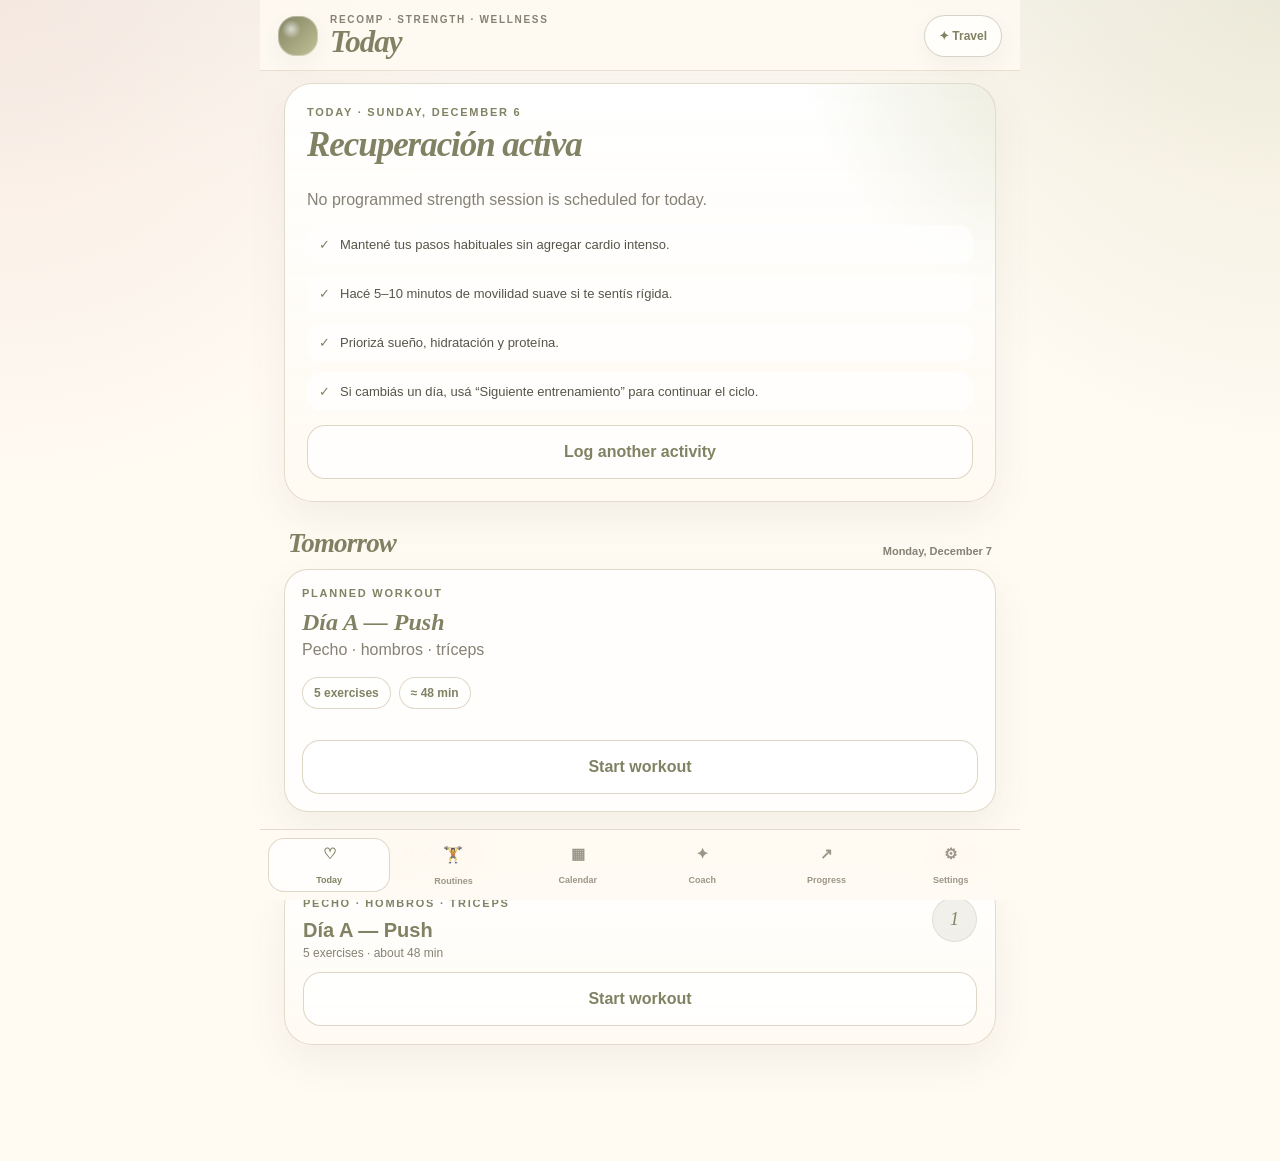
==== commit 0d2997f3: "Add files via upload" ====
--- a/index.html
+++ b/index.html
@@ -1,18 +1,18 @@
 <!doctype html>
-<html lang="es">
+<html lang="en">
 <head>
   <meta charset="utf-8">
   <meta name="viewport" content="width=device-width, initial-scale=1, viewport-fit=cover">
   <meta name="theme-color" content="#FFFAF2">
   <meta name="apple-mobile-web-app-capable" content="yes">
   <meta name="apple-mobile-web-app-status-bar-style" content="default">
-  <meta name="apple-mobile-web-app-title" content="Abi Entrena">
-  <meta name="description" content="Rutina de fuerza personal de Abi, con seguimiento de series, descansos e historial.">
+  <meta name="apple-mobile-web-app-title" content="Recomp Studio+">
+  <meta name="description" content="A personal body recomposition workout planner and tracker with RIR, exercise notes, calendar, activities, progress, and editable routines.">
   <link rel="manifest" href="./manifest.json">
   <link rel="apple-touch-icon" href="./icons/apple-touch-icon.png">
   <link rel="icon" href="./icons/icon-192.png">
   <link rel="stylesheet" href="./styles.css">
-  <title>Abi Entrena</title>
+  <title>Recomp Studio+</title>
 </head>
 <body>
   <div id="app">
@@ -20,46 +20,56 @@
       <div class="brand-lockup">
         <div class="brand-mark" aria-hidden="true"></div>
         <div>
-          <p class="eyebrow">WELLNESS STRENGTH CLUB</p>
-          <h1 id="page-title">Hoy</h1>
+          <p class="eyebrow">RECOMP · STRENGTH · WELLNESS</p>
+          <h1 id="page-title">Today</h1>
         </div>
       </div>
-      <button id="travel-pill" class="travel-pill" type="button" aria-label="Alternar modo viaje">
-        <span>✦</span> Viaje
+      <button id="travel-pill" class="travel-pill" type="button" aria-label="Toggle travel mode">
+        <span>✦</span> Travel
       </button>
     </header>
 
     <main id="main-content" class="main-content" aria-live="polite"></main>
 
     <aside id="timer-panel" class="timer-panel hidden" aria-live="assertive">
-      <div>
+      <div class="timer-copy">
         <p class="timer-label">REST BREAK</p>
         <strong id="timer-value">01:30</strong>
       </div>
       <div class="timer-actions">
-        <button id="timer-pause" type="button">Pausar</button>
-        <button id="timer-add" type="button">+15 s</button>
-        <button id="timer-skip" type="button">Saltar</button>
+        <button id="timer-pause" type="button">Pause</button>
+        <button id="timer-subtract" type="button">−15</button>
+        <button id="timer-add" type="button">+15</button>
+        <button id="timer-skip" type="button">Skip</button>
       </div>
     </aside>
 
-    <nav class="bottom-nav" aria-label="Navegación principal">
+    <nav class="bottom-nav" aria-label="Main navigation">
       <button class="nav-item active" data-view="today" type="button">
-        <span class="nav-icon">♡</span><span>Hoy</span>
+        <span class="nav-icon">♡</span><span>Today</span>
       </button>
       <button class="nav-item" data-view="routines" type="button">
-        <span class="nav-icon">◌</span><span>Rutinas</span>
+        <span class="nav-icon routine-nav-icon">🏋️</span><span>Routines</span>
+      </button>
+      <button class="nav-item" data-view="calendar" type="button">
+        <span class="nav-icon">▦</span><span>Calendar</span>
+      </button>
+      <button class="nav-item" data-view="coach" type="button">
+        <span class="nav-icon">✦</span><span>Coach</span>
       </button>
       <button class="nav-item" data-view="history" type="button">
-        <span class="nav-icon">↗</span><span>Historial</span>
+        <span class="nav-icon">↗</span><span>Progress</span>
       </button>
       <button class="nav-item" data-view="settings" type="button">
-        <span class="nav-icon">⚙</span><span>Ajustes</span>
+        <span class="nav-icon">⚙</span><span>Settings</span>
       </button>
     </nav>
   </div>
 
   <input id="import-input" type="file" accept="application/json" hidden>
+  <div id="modal-root"></div>
+
+  <script src="./exercise-database.js"></script>
   <script src="./routine-data.js"></script>
   <script src="./app.js"></script>
 </body>
--- a/styles.css
+++ b/styles.css
@@ -5,10 +5,10 @@
   --c-blush: #DDBAAE;
   --c-peach: #EFD7CF;
   --c-oat: #DCD4C1;
-  --c-honey: #EEEAD4;
+  --c-honey: #F3EAD4;
   --c-coconut: #FFFAF2;
-  --c-ink: #5d5b4f;
-  --c-ink-soft: #8d887c;
+  --c-ink: #555548;
+  --c-ink-soft: #858174;
   --c-line: rgba(129,130,99,.22);
   --c-line-strong: rgba(129,130,99,.34);
   --c-card: rgba(255, 250, 242, .86);
@@ -468,7 +468,7 @@
   bottom: 0;
   width: min(100%, 760px);
   display: grid;
-  grid-template-columns: repeat(4,1fr);
+  grid-template-columns: repeat(6, 1fr);
   gap: 4px;
   padding: 8px 8px calc(8px + var(--safe-bottom));
   border-top: 1px solid rgba(220,212,193,.8);
@@ -622,3 +622,825 @@
 @media (prefers-reduced-motion: reduce) {
   *, *::before, *::after { scroll-behavior: auto !important; transition: none !important; }
 }
+
+
+/* Recomp Studio+ */
+.bottom-nav {
+  grid-template-columns: repeat(6, 1fr);
+  gap: 2px;
+}
+.nav-item {
+  min-width: 0;
+  padding-left: 2px;
+  padding-right: 2px;
+  font-size: 9px;
+}
+.nav-icon { font-size: 15px; }
+.routine-nav-icon { font-size: 16px; filter: saturate(.65); }
+
+.timer-copy { min-width: 70px; }
+.timer-actions {
+  display: grid;
+  grid-template-columns: repeat(4, auto);
+  gap: 5px;
+}
+.timer-actions button {
+  padding-left: 8px;
+  padding-right: 8px;
+}
+
+/* Generic forms */
+.form-label {
+  display: block;
+  margin: 14px 0 7px;
+  color: var(--c-sage);
+  font-size: 12px;
+  font-weight: 700;
+}
+.form-input,
+.form-textarea {
+  width: 100%;
+  border: 1px solid rgba(220,212,193,.95);
+  border-radius: 14px;
+  padding: 11px 12px;
+  background: rgba(255,255,255,.82);
+  color: var(--c-ink);
+}
+.form-input { min-height: 45px; }
+.form-textarea { min-height: 96px; resize: vertical; }
+
+/* Routines */
+.routine-exercise-links {
+  display: grid;
+  gap: 6px;
+  margin: 14px 0;
+}
+.exercise-link {
+  display: flex;
+  justify-content: space-between;
+  gap: 10px;
+  width: 100%;
+  border: 0;
+  border-bottom: 1px solid rgba(220,212,193,.62);
+  padding: 8px 2px;
+  background: transparent;
+  color: var(--c-ink);
+  text-align: left;
+  font-size: 12px;
+}
+.exercise-link span { color: var(--c-sage); }
+
+/* Workout */
+.exercise-actions {
+  display: flex;
+  flex-wrap: wrap;
+  gap: 8px;
+  margin-top: 11px;
+}
+.text-btn {
+  border: 1px solid rgba(220,212,193,.92);
+  border-radius: 999px;
+  padding: 7px 10px;
+  background: rgba(255,255,255,.66);
+  color: var(--c-sage);
+  font-size: 11px;
+  font-weight: 700;
+}
+.set-table-header,
+.set-row {
+  display: grid;
+  grid-template-columns: 27px repeat(3, minmax(0, 1fr)) 42px;
+  align-items: center;
+  gap: 6px;
+}
+.set-table-header {
+  padding: 0 1px 2px;
+  color: var(--c-ink-soft);
+  font-size: 10px;
+  font-weight: 700;
+  text-align: center;
+  text-transform: uppercase;
+  letter-spacing: .04em;
+}
+.field-wrap input {
+  padding: 8px 6px;
+  text-align: center;
+  font-size: 14px;
+}
+.exercise-note-label {
+  display: block;
+  margin: 16px 0 7px;
+  color: var(--c-sage);
+  font-family: var(--display);
+  font-size: 17px;
+  font-style: italic;
+  font-weight: 600;
+}
+.exercise-note-input {
+  width: 100%;
+  min-height: 76px;
+  resize: vertical;
+  border: 1px solid rgba(220,212,193,.95);
+  border-radius: 15px;
+  padding: 11px 12px;
+  background: rgba(255,255,255,.76);
+  color: var(--c-ink);
+  line-height: 1.4;
+}
+.last-performance-title {
+  display: flex;
+  flex-wrap: wrap;
+  justify-content: space-between;
+  gap: 6px;
+  margin-bottom: 8px;
+}
+.last-substitute {
+  color: var(--c-sage);
+  font-size: 10px;
+  font-weight: 700;
+}
+.last-set-list {
+  display: flex;
+  flex-wrap: wrap;
+  gap: 6px;
+}
+.last-set-pill {
+  display: inline-flex;
+  border: 1px solid rgba(194,195,149,.58);
+  border-radius: 999px;
+  padding: 5px 8px;
+  background: rgba(255,255,255,.68);
+  color: var(--c-ink);
+  font-size: 10px;
+  font-weight: 650;
+}
+.last-exercise-note,
+.calendar-note,
+.session-note,
+.activity-note {
+  margin: 9px 0 0;
+  border-left: 3px solid var(--c-blush);
+  padding: 8px 10px;
+  border-radius: 0 10px 10px 0;
+  background: rgba(239,215,207,.36);
+  color: var(--c-ink);
+  font-size: 12px;
+  line-height: 1.45;
+}
+
+/* Calendar */
+.calendar-card,
+.calendar-session-card,
+.calendar-day-note-card,
+.activity-card {
+  border: 1px solid rgba(220,212,193,.86);
+  border-radius: 26px;
+  background: rgba(255,255,255,.74);
+  box-shadow: var(--shadow-soft);
+}
+.calendar-card { padding: 18px; }
+.calendar-toolbar {
+  display: grid;
+  grid-template-columns: 43px 1fr 43px;
+  align-items: center;
+  gap: 10px;
+  text-align: center;
+}
+.calendar-toolbar h2 {
+  margin: 0;
+  color: var(--c-sage);
+  font-family: var(--display);
+  font-size: 28px;
+  font-style: italic;
+  font-weight: 600;
+}
+.calendar-arrow {
+  width: 43px;
+  height: 43px;
+  border: 1px solid rgba(220,212,193,.95);
+  border-radius: 50%;
+  background: rgba(255,255,255,.84);
+  color: var(--c-sage);
+  font-size: 18px;
+}
+.calendar-summary {
+  display: flex;
+  justify-content: center;
+  flex-wrap: wrap;
+  gap: 7px;
+  margin: 15px 0 17px;
+}
+.calendar-weekdays,
+.calendar-grid {
+  display: grid;
+  grid-template-columns: repeat(7, minmax(0, 1fr));
+  gap: 5px;
+}
+.calendar-weekdays {
+  margin-bottom: 7px;
+  color: var(--c-ink-soft);
+  font-size: 9px;
+  font-weight: 750;
+  text-align: center;
+  text-transform: uppercase;
+}
+.calendar-day {
+  position: relative;
+  min-width: 0;
+  aspect-ratio: .78;
+  border: 1px solid transparent;
+  border-radius: 12px;
+  padding: 6px 2px 4px;
+  background: rgba(255,250,242,.72);
+  color: var(--c-ink);
+  text-align: center;
+}
+.calendar-day-empty { background: transparent; }
+.calendar-day.today { box-shadow: inset 0 0 0 1px var(--c-blush); }
+.calendar-day.selected {
+  border-color: var(--c-sage);
+  background: rgba(194,195,149,.22);
+}
+.calendar-day.has-workout { background: rgba(221,186,174,.25); }
+.calendar-day.has-activity:not(.has-workout) { background: rgba(194,195,149,.18); }
+.calendar-date-number {
+  display: block;
+  font-size: 12px;
+  font-weight: 750;
+}
+.calendar-workout-label,
+.calendar-activity-label {
+  display: block;
+  margin-top: 4px;
+  overflow: hidden;
+  color: var(--c-sage);
+  font-size: 7px;
+  font-weight: 750;
+  line-height: 1.05;
+  text-overflow: ellipsis;
+  white-space: nowrap;
+}
+.calendar-activity-label { color: #9c7165; }
+.calendar-note-dot {
+  position: absolute;
+  left: 50%;
+  bottom: 4px;
+  width: 5px;
+  height: 5px;
+  transform: translateX(-50%);
+  border-radius: 50%;
+  background: var(--c-sage);
+}
+.calendar-day-note-card {
+  display: grid;
+  gap: 10px;
+  margin-bottom: 13px;
+  padding: 16px;
+}
+.calendar-note-title {
+  color: var(--c-sage);
+  font-family: var(--display);
+  font-size: 21px;
+  font-style: italic;
+  font-weight: 600;
+}
+.calendar-day-note-input {
+  width: 100%;
+  min-height: 88px;
+  resize: vertical;
+  border: 1px solid rgba(220,212,193,.95);
+  border-radius: 15px;
+  padding: 11px 12px;
+  background: rgba(255,255,255,.83);
+  color: var(--c-ink);
+}
+.calendar-note-save {
+  min-height: 45px;
+  width: auto;
+  justify-self: start;
+}
+.calendar-activity-actions { margin-bottom: 8px; }
+.activity-list,
+.calendar-detail-list {
+  display: grid;
+  gap: 13px;
+}
+.activity-card {
+  display: flex;
+  justify-content: space-between;
+  gap: 12px;
+  padding: 16px;
+}
+.activity-card h3 { margin: 0 0 4px; color: var(--c-sage); }
+.calendar-session-card { padding: 17px; }
+.calendar-session-head {
+  display: flex;
+  justify-content: space-between;
+  gap: 12px;
+  align-items: start;
+}
+.calendar-session-head h3 {
+  margin: 0;
+  color: var(--c-sage);
+  font-family: var(--display);
+  font-size: 23px;
+  font-style: italic;
+  font-weight: 600;
+}
+.calendar-exercise-list {
+  display: grid;
+  gap: 8px;
+  margin-top: 15px;
+}
+.calendar-exercise {
+  width: 100%;
+  padding: 11px 0;
+  border: 0;
+  border-top: 1px solid rgba(220,212,193,.68);
+  background: transparent;
+  color: var(--c-ink);
+  text-align: left;
+}
+.calendar-exercise:first-child { border-top: 0; }
+.calendar-set-summary { margin-top: 7px; }
+
+/* Weekly planner */
+.week-plan-grid {
+  display: grid;
+  gap: 9px;
+  margin-top: 14px;
+}
+.week-plan-row {
+  display: grid;
+  grid-template-columns: 94px minmax(0, 1fr);
+  align-items: center;
+  gap: 10px;
+  border: 1px solid rgba(220,212,193,.7);
+  border-radius: 15px;
+  padding: 9px 10px;
+  background: rgba(255,255,255,.42);
+}
+.week-plan-row.is-today {
+  border-color: var(--c-sage);
+  background: rgba(194,195,149,.17);
+}
+.week-plan-date {
+  display: grid;
+  gap: 2px;
+}
+.week-plan-date strong {
+  color: var(--c-sage);
+  font-family: var(--display);
+  font-size: 16px;
+  font-style: italic;
+  font-weight: 600;
+}
+.week-plan-date small {
+  color: var(--c-ink-soft);
+  font-size: 11px;
+}
+.week-plan-row select {
+  width: 100%;
+  min-height: 43px;
+  border: 1px solid rgba(220,212,193,.95);
+  border-radius: 12px;
+  padding: 0 9px;
+  background: rgba(255,255,255,.88);
+  color: var(--c-ink);
+}
+
+/* Progress */
+.weekly-summary-card,
+.exercise-history-hero,
+.chart-card,
+.exercise-record-card {
+  border: 1px solid rgba(220,212,193,.86);
+  border-radius: 26px;
+  padding: 18px;
+  background: rgba(255,255,255,.76);
+  box-shadow: var(--shadow-soft);
+}
+.weekly-summary-card h2,
+.exercise-history-hero h2 {
+  margin-bottom: 15px;
+  color: var(--c-sage);
+  font-family: var(--display);
+  font-size: 30px;
+  font-style: italic;
+  font-weight: 600;
+}
+.summary-grid {
+  display: grid;
+  grid-template-columns: repeat(2, 1fr);
+  gap: 9px;
+}
+.summary-metric {
+  display: grid;
+  gap: 2px;
+  border-radius: 17px;
+  padding: 13px;
+  background: rgba(239,215,207,.25);
+}
+.summary-metric:nth-child(even) { background: rgba(194,195,149,.2); }
+.summary-metric strong {
+  color: var(--c-sage);
+  font-family: var(--display);
+  font-size: 27px;
+  font-style: italic;
+}
+.summary-metric span { font-size: 12px; font-weight: 700; }
+.summary-metric small { color: var(--c-ink-soft); font-size: 9px; }
+.muscle-summary {
+  margin-top: 13px;
+  border-top: 1px solid rgba(220,212,193,.7);
+  padding-top: 13px;
+}
+.muscle-summary p { margin: 5px 0 0; color: var(--c-ink-soft); font-size: 12px; }
+.exercise-progress-grid {
+  display: grid;
+  gap: 9px;
+}
+.progress-exercise-card,
+.program-editor-row {
+  display: flex;
+  justify-content: space-between;
+  align-items: center;
+  gap: 12px;
+  width: 100%;
+  border: 1px solid rgba(220,212,193,.85);
+  border-radius: 17px;
+  padding: 13px 14px;
+  background: rgba(255,255,255,.68);
+  color: var(--c-sage);
+  text-align: left;
+}
+.progress-exercise-card span:first-child,
+.program-editor-row span:first-child { display: grid; gap: 3px; }
+.progress-exercise-card small,
+.program-editor-row small { color: var(--c-ink-soft); font-size: 10px; }
+.pr-grid {
+  display: grid;
+  grid-template-columns: repeat(3, 1fr);
+  gap: 8px;
+}
+.pr-card {
+  display: grid;
+  align-content: start;
+  gap: 4px;
+  min-width: 0;
+  border-radius: 15px;
+  padding: 11px 8px;
+  background: rgba(194,195,149,.18);
+}
+.pr-card strong {
+  overflow-wrap: anywhere;
+  color: var(--c-sage);
+  font-size: 16px;
+}
+.pr-card span { color: var(--c-ink-soft); font-size: 9px; }
+.chart-card { margin-top: 13px; }
+.chart-head h3 { margin: 0; color: var(--c-sage); }
+.progress-chart { width: 100%; height: auto; margin-top: 10px; overflow: visible; }
+.chart-axis { stroke: rgba(129,130,99,.25); stroke-width: 1; }
+.chart-line { fill: none; stroke: var(--c-sage); stroke-width: 3; stroke-linecap: round; stroke-linejoin: round; }
+.chart-dot { fill: var(--c-blush); stroke: white; stroke-width: 2; }
+.chart-label { fill: var(--c-ink-soft); font-size: 9px; }
+.chart-range { display: flex; justify-content: space-between; color: var(--c-ink-soft); font-size: 10px; }
+.empty-chart { padding: 30px 10px; color: var(--c-ink-soft); text-align: center; }
+.exercise-record-list { display: grid; gap: 12px; }
+.record-head {
+  display: flex;
+  justify-content: space-between;
+  align-items: start;
+  gap: 10px;
+}
+.record-head h3 { margin: 0; color: var(--c-sage); }
+.record-stat { margin: 10px 0 0; color: var(--c-ink-soft); font-size: 12px; }
+
+/* Program editor */
+.program-editor-list { display: grid; gap: 8px; margin-top: 13px; }
+.editor-routine-meta { margin-bottom: 15px; }
+.editor-exercise-list { display: grid; gap: 13px; }
+.editor-exercise-card {
+  border: 1px solid rgba(220,212,193,.88);
+  border-radius: 23px;
+  padding: 15px;
+  background: rgba(255,255,255,.74);
+  box-shadow: var(--shadow-sm);
+}
+.editor-card-head {
+  display: flex;
+  justify-content: space-between;
+  align-items: center;
+}
+.editor-order-actions { display: flex; gap: 5px; }
+.mini-btn {
+  min-height: 34px;
+  border: 1px solid rgba(220,212,193,.92);
+  border-radius: 10px;
+  padding: 0 10px;
+  background: white;
+  color: var(--c-sage);
+  font-size: 11px;
+  font-weight: 700;
+}
+.mini-btn:disabled { opacity: .35; }
+.danger-mini { color: #9b7167; }
+.editor-grid-three,
+.editor-grid-two {
+  display: grid;
+  gap: 8px;
+  margin-top: 12px;
+}
+.editor-grid-three { grid-template-columns: repeat(3, 1fr); }
+.editor-grid-two { grid-template-columns: repeat(2, 1fr); }
+.editor-grid-three label,
+.editor-grid-two label {
+  display: grid;
+  gap: 5px;
+  color: var(--c-ink-soft);
+  font-size: 10px;
+  font-weight: 700;
+}
+.editor-save-bar {
+  position: sticky;
+  bottom: calc(74px + var(--safe-bottom));
+  z-index: 10;
+  margin-top: 14px;
+  padding: 10px;
+  border: 1px solid rgba(220,212,193,.85);
+  border-radius: 20px;
+  background: rgba(255,250,242,.9);
+  backdrop-filter: blur(14px);
+}
+
+/* Modal */
+.modal-open { overflow: hidden; }
+.modal-backdrop {
+  position: fixed;
+  z-index: 200;
+  inset: 0;
+  display: flex;
+  align-items: end;
+  justify-content: center;
+  padding: 16px;
+  background: rgba(55,53,47,.28);
+  backdrop-filter: blur(5px);
+}
+.modal-sheet {
+  width: min(100%, 720px);
+  max-height: 88vh;
+  overflow-y: auto;
+  border: 1px solid rgba(220,212,193,.95);
+  border-radius: 28px 28px 20px 20px;
+  padding: 19px;
+  background: var(--c-coconut);
+  box-shadow: 0 20px 60px rgba(75,70,60,.22);
+}
+.modal-head {
+  display: flex;
+  justify-content: space-between;
+  align-items: start;
+  gap: 12px;
+}
+.modal-head h2 {
+  margin: 0;
+  color: var(--c-sage);
+  font-family: var(--display);
+  font-size: 27px;
+  font-style: italic;
+}
+.modal-close {
+  width: 38px;
+  height: 38px;
+  flex: 0 0 38px;
+  border: 1px solid rgba(220,212,193,.95);
+  border-radius: 50%;
+  background: white;
+  color: var(--c-sage);
+  font-size: 22px;
+}
+.modal-option-list { display: grid; gap: 8px; margin: 14px 0; }
+.modal-option { height: auto; min-height: 54px; padding-top: 9px; padding-bottom: 9px; }
+.modal-option small { color: var(--c-ink-soft); font-weight: 500; }
+
+/* Toast */
+.toast {
+  position: fixed;
+  z-index: 300;
+  left: 50%;
+  bottom: calc(96px + var(--safe-bottom));
+  transform: translateX(-50%);
+  border: 1px solid rgba(129,130,99,.28);
+  border-radius: 999px;
+  padding: 11px 15px;
+  background: var(--c-sage);
+  box-shadow: var(--shadow-soft);
+  color: white;
+  font-size: 12px;
+  font-weight: 700;
+  white-space: nowrap;
+}
+
+@media (max-width: 390px) {
+  .timer-panel { gap: 7px; padding-left: 9px; padding-right: 9px; }
+  .timer-actions { gap: 3px; }
+  .timer-actions button { min-height: 35px; padding-left: 5px; padding-right: 5px; font-size: 10px; }
+
+  .set-table-header,
+  .set-row {
+    grid-template-columns: 23px repeat(3, minmax(0, 1fr)) 38px;
+    gap: 4px;
+  }
+  .field-wrap input { min-height: 40px; padding: 7px 2px; font-size: 13px; }
+  .set-toggle { width: 38px; height: 38px; }
+
+  .calendar-card { padding: 14px 9px; }
+  .calendar-weekdays,
+  .calendar-grid { gap: 3px; }
+  .calendar-day { border-radius: 10px; }
+  .calendar-workout-label,
+  .calendar-activity-label { font-size: 6px; }
+
+  .week-plan-row { grid-template-columns: 80px minmax(0, 1fr); padding-left: 8px; padding-right: 8px; }
+  .pr-grid { grid-template-columns: 1fr; }
+  .editor-grid-three { grid-template-columns: repeat(3, minmax(0, 1fr)); gap: 5px; }
+}
+
+@media (min-width: 640px) {
+  .summary-grid { grid-template-columns: repeat(4, 1fr); }
+  .exercise-progress-grid { grid-template-columns: repeat(2, 1fr); }
+}
+
+
+/* Recomp Studio+ v2 */
+.tomorrow-card,
+.coach-hero,
+.coach-card,
+.coach-volume-card,
+.coach-ask-card {
+  border: 1px solid rgba(220,212,193,.86);
+  border-radius: 24px;
+  background: rgba(255,255,255,.74);
+  box-shadow: var(--shadow-soft);
+}
+
+.tomorrow-card {
+  display: grid;
+  gap: 13px;
+  padding: 17px;
+}
+.tomorrow-card h3 {
+  margin: 0 0 5px;
+  color: var(--c-sage);
+  font-family: var(--display);
+  font-size: 24px;
+  font-style: italic;
+  font-weight: 600;
+}
+.tomorrow-card .secondary-btn { width: 100%; }
+
+.substitution-sheet { max-height: 92vh; }
+.replacement-section { margin-top: 16px; }
+.replacement-title {
+  display: flex;
+  justify-content: space-between;
+  gap: 10px;
+  margin-bottom: 8px;
+  color: var(--c-sage);
+  font-size: 12px;
+}
+.replacement-list { display: grid; gap: 7px; }
+.replacement-scroll {
+  max-height: 310px;
+  overflow-y: auto;
+  padding-right: 2px;
+}
+.replacement-option {
+  display: flex;
+  justify-content: space-between;
+  align-items: center;
+  gap: 10px;
+  width: 100%;
+  border: 1px solid rgba(220,212,193,.88);
+  border-radius: 15px;
+  padding: 10px 11px;
+  background: rgba(255,255,255,.78);
+  color: var(--c-ink);
+  text-align: left;
+}
+.replacement-option span:first-child {
+  display: grid;
+  gap: 3px;
+}
+.replacement-option strong { color: var(--c-sage); }
+.replacement-option small { color: var(--c-ink-soft); font-size: 9px; }
+.replacement-equipment {
+  max-width: 95px;
+  color: #9c7165;
+  font-size: 9px;
+  font-weight: 700;
+  text-align: right;
+}
+.custom-replacement {
+  display: grid;
+  gap: 8px;
+  margin-top: 17px;
+  border-top: 1px solid rgba(220,212,193,.75);
+  padding-top: 5px;
+}
+.reset-exercise-btn { margin-top: 12px; }
+.empty-state.compact { padding: 18px 10px; }
+
+.coach-hero {
+  padding: 20px;
+  background: linear-gradient(145deg, rgba(194,195,149,.2), rgba(255,255,255,.75));
+}
+.coach-hero h2 {
+  margin: 0 0 8px;
+  color: var(--c-sage);
+  font-family: var(--display);
+  font-size: 31px;
+  font-style: italic;
+  font-weight: 600;
+}
+.coach-grid {
+  display: grid;
+  grid-template-columns: repeat(2, minmax(0,1fr));
+  gap: 10px;
+  margin-top: 12px;
+}
+.coach-card { padding: 14px; }
+.coach-card h3 {
+  margin: 0 0 7px;
+  color: var(--c-sage);
+  font-size: 16px;
+  line-height: 1.2;
+}
+.coach-card p:last-child {
+  margin: 0;
+  color: var(--c-ink-soft);
+  font-size: 11px;
+  line-height: 1.45;
+}
+.coach-volume-card {
+  display: grid;
+  gap: 10px;
+  padding: 16px;
+}
+.muscle-volume-row {
+  display: grid;
+  grid-template-columns: 82px minmax(0,1fr) 30px;
+  align-items: center;
+  gap: 8px;
+  font-size: 11px;
+}
+.muscle-volume-row > span:first-child {
+  overflow: hidden;
+  color: var(--c-ink);
+  text-overflow: ellipsis;
+  white-space: nowrap;
+}
+.muscle-volume-track {
+  height: 9px;
+  overflow: hidden;
+  border-radius: 999px;
+  background: rgba(220,212,193,.55);
+}
+.muscle-volume-track span {
+  display: block;
+  height: 100%;
+  border-radius: inherit;
+  background: linear-gradient(90deg, var(--c-blush), var(--c-sage));
+}
+.muscle-volume-row strong {
+  color: var(--c-sage);
+  text-align: right;
+}
+.coach-ask-card { padding: 17px; }
+.coach-question-chips {
+  display: flex;
+  flex-wrap: wrap;
+  gap: 7px;
+  margin: 13px 0;
+}
+.coach-question-input {
+  width: 100%;
+  min-height: 120px;
+  resize: vertical;
+  margin-bottom: 11px;
+  border: 1px solid rgba(220,212,193,.95);
+  border-radius: 16px;
+  padding: 12px;
+  background: rgba(255,255,255,.84);
+  color: var(--c-ink);
+  line-height: 1.45;
+}
+.sound-help { margin: 8px 0 0; }
+
+@media (max-width: 390px) {
+  .nav-item { font-size: 8px; }
+  .nav-icon { font-size: 14px; }
+  .coach-grid { grid-template-columns: 1fr; }
+  .replacement-equipment { max-width: 78px; }
+}
